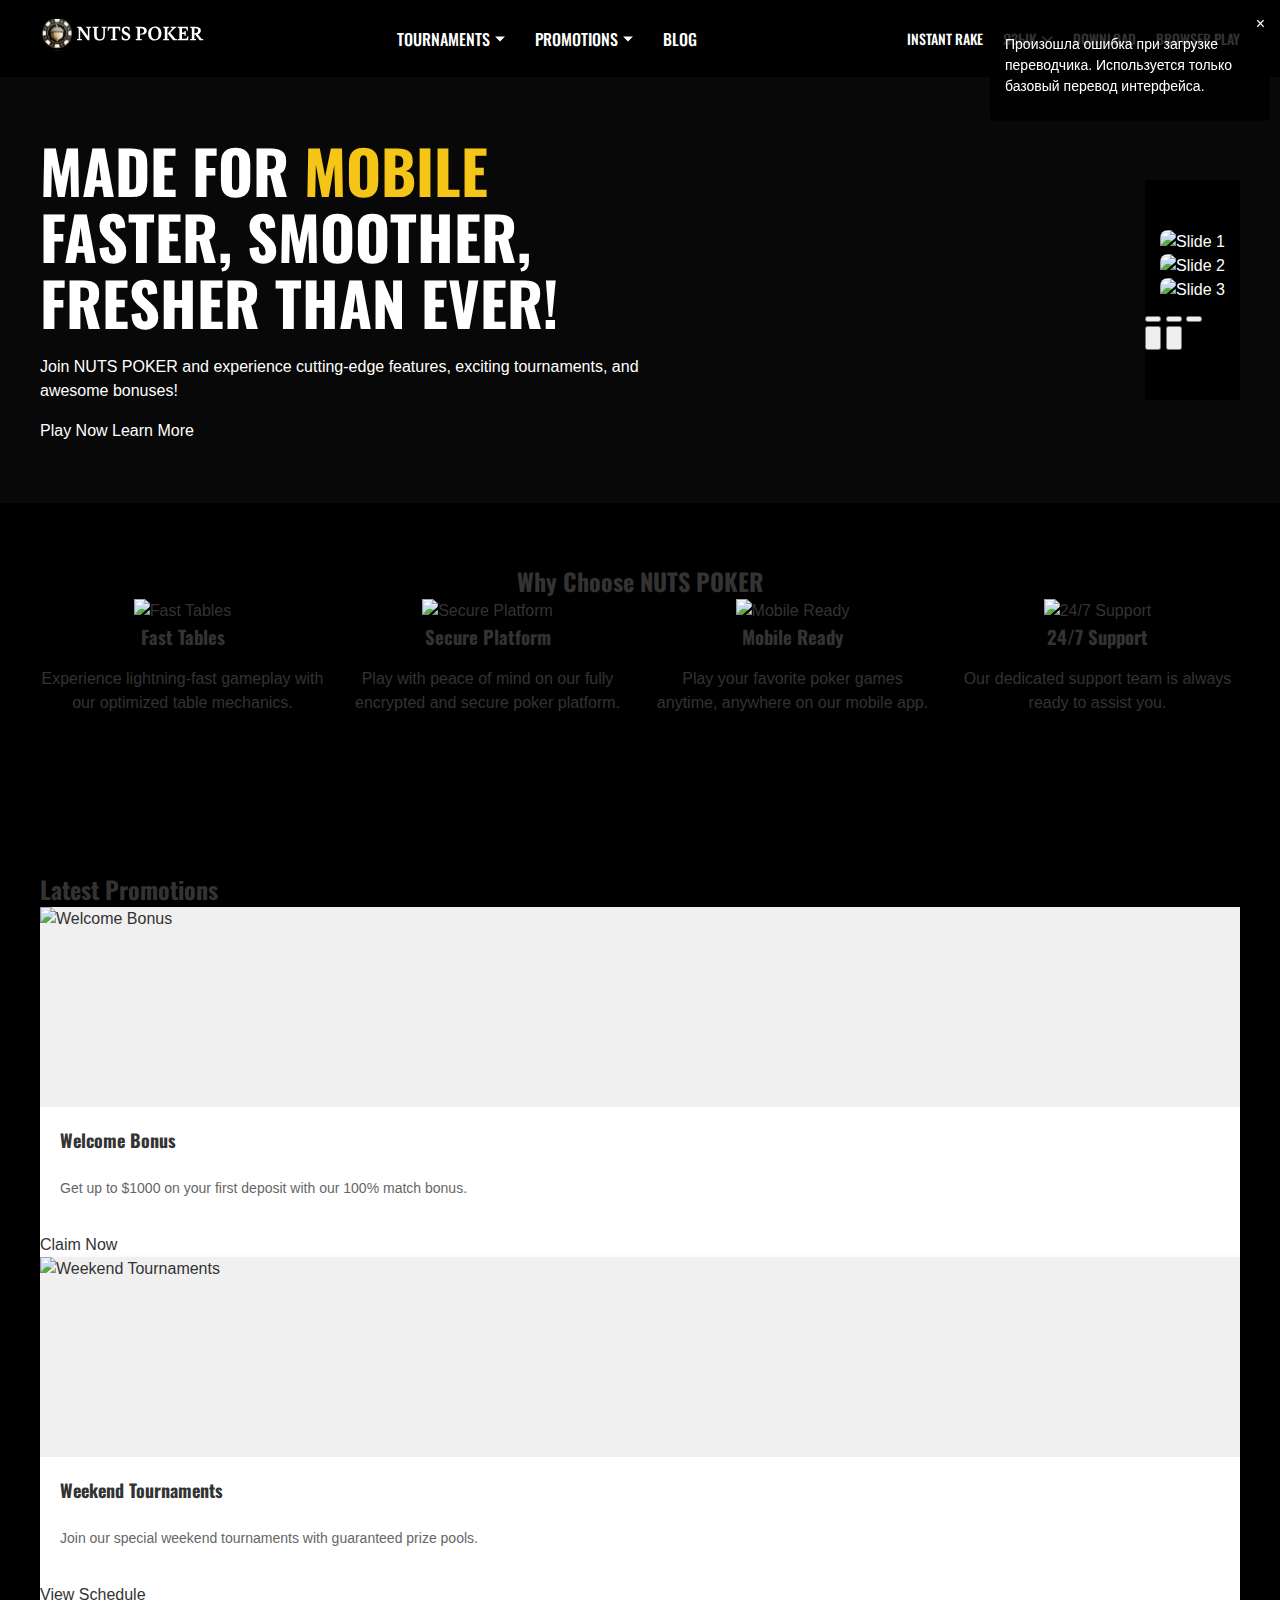
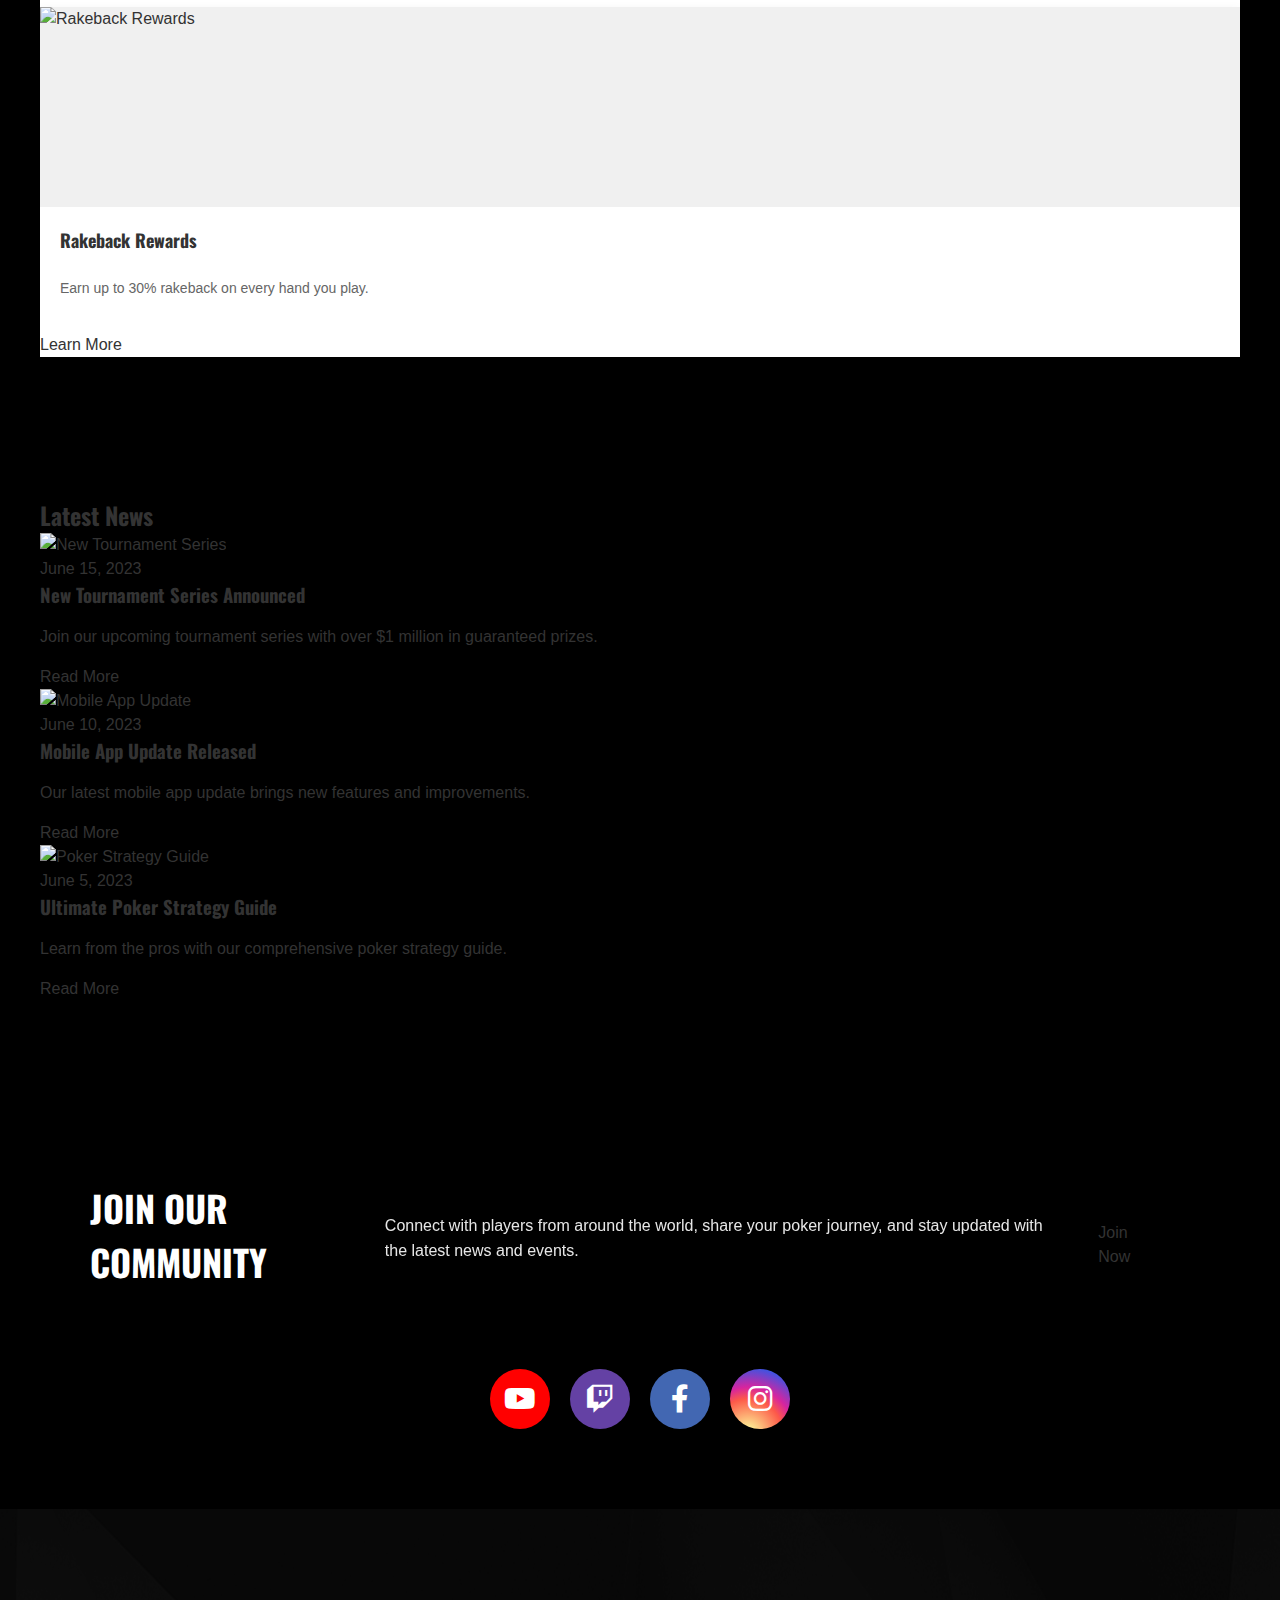
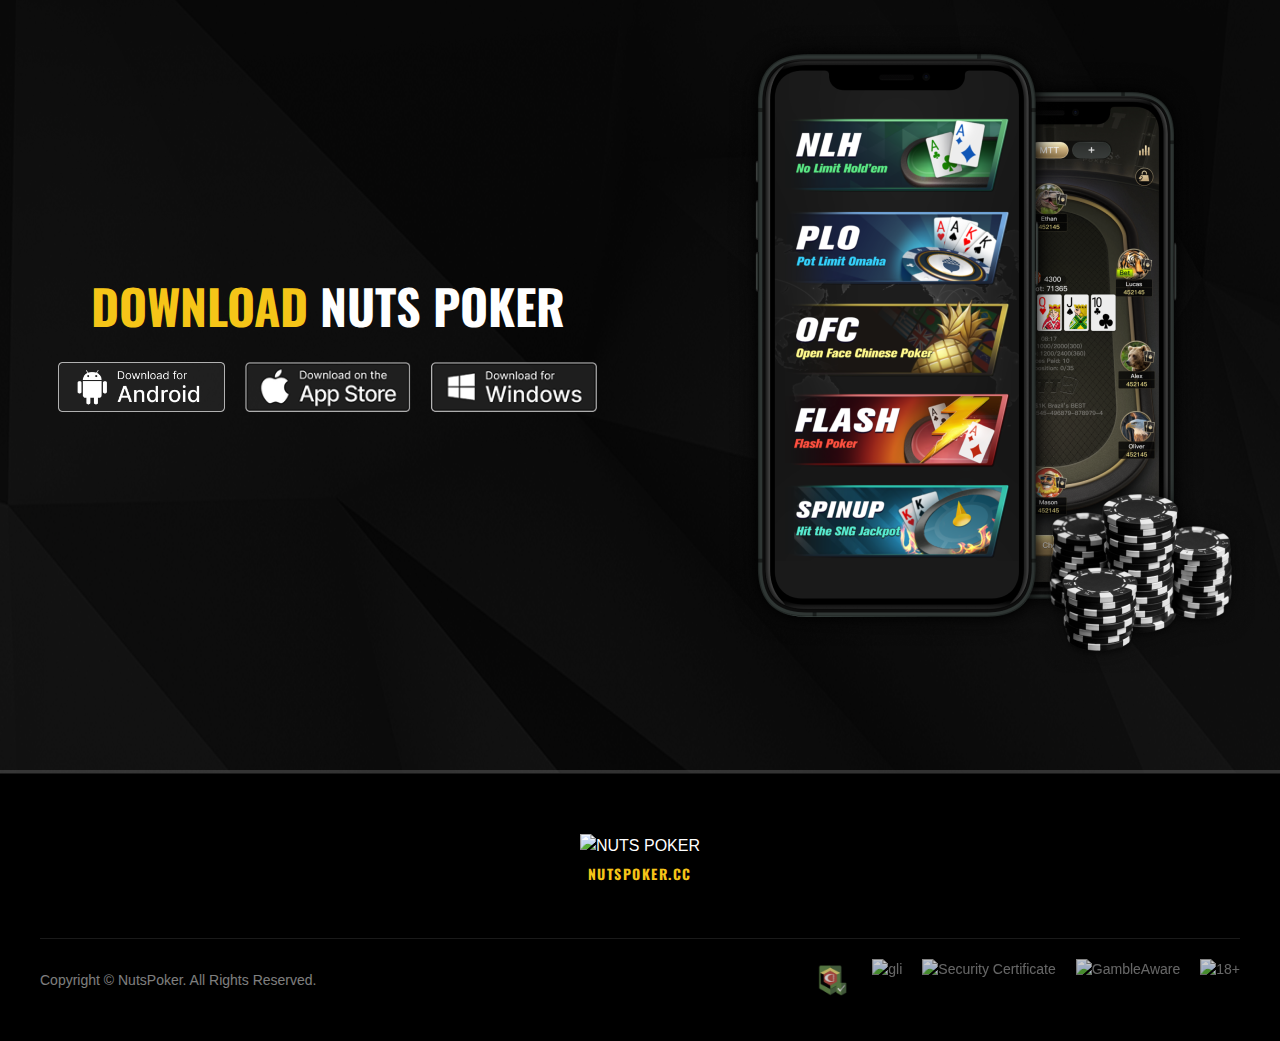
==== index.html @ ba466d4f "101%" ====
<!DOCTYPE html>
<html lang="en">
    <head>
        <meta charset="UTF-8">
        <meta name="viewport" content="width=device-width, initial-scale=1.0">
        <title>Главная - Nutspoker</title>
        <link rel="preconnect" href="https://fonts.googleapis.com">
        <link rel="preconnect" href="https://fonts.gstatic.com" crossorigin>
        <link
            href="https://fonts.googleapis.com/css2?family=Oswald:wght@400;500;600;700&display=swap"
            rel="stylesheet">
        <link rel="stylesheet"
            href="https://cdnjs.cloudflare.com/ajax/libs/font-awesome/6.0.0/css/all.min.css">
        <link rel="stylesheet" href="./assets/scss/main.css">
        <link rel="shortcut icon" href="https://nutspoker.cc/fav.png"
            type="image/x-icon">
    </head>
    <body>
        <header class="header">
            <div class="container header__container">
                <div class="header__logo">
                    <a href="/">
                        <img src="./assets/img/logo.svg" alt="NUTS POKER">
                    </a>
                </div>

                <nav class="header__nav">
                    <div class="header__nav-item header__nav-dropdown">
                        <a href="#" class="header__nav-link">Tournaments</a>
                        <div class="header__dropdown-content">
                            <a href="#" class="header__dropdown-item">MTT
                                Schedule</a>
                        </div>
                    </div>
                    <div class="header__nav-item header__nav-dropdown">
                        <a href="./promotions.html"
                            class="header__nav-link">Promotions</a>
                        <div class="header__dropdown-content">
                            <a href="./match-bonus.html"
                                class="header__dropdown-item">100% Match
                                Bonus</a>
                            <a href="./first-deposit-offer.html"
                                class="header__dropdown-item">$100 FIRST
                                DEPOSIT OFFER</a>
                        </div>
                    </div>
                    <a href="./blog.html" class="header__nav-item">Blog</a>
                </nav>

                <div class="header__actions">
                    <a href="./instant-rakeback.html"
                        class="header__actions-item">Instant rake</a>
                    <div class="header__actions-item header__language">
                        <span>ЯЗЫК <i class="fas fa-chevron-down"
                                style="margin-left: 5px; font-size: 12px;"></i></span>
                        <div class="header__language-dropdown">
                            <a href="#"
                                class="header__language-option">English</a>
                            <a href="#"
                                class="header__language-option">Русский</a>
                        </div>
                    </div>
                    <a href="./download.html"
                        class="header__actions-item">Download</a>
                    <a href="#" class="header__actions-item">Browser play</a>
                </div>

                <button class="header__burger" aria-label="Меню">
                    <span></span>
                    <span></span>
                    <span></span>
                </button>
            </div>
        </header>

        <div class="mobile-menu">
            <div class="mobile-menu__overlay"></div>
            <div class="mobile-menu__container">
                <button class="mobile-menu__close" aria-label="Закрыть меню">
                    <svg xmlns="http://www.w3.org/2000/svg" width="24"
                        height="24" viewBox="0 0 24 24" fill="none"
                        stroke="currentColor" stroke-width="2"
                        stroke-linecap="round" stroke-linejoin="round">
                        <line x1="18" y1="6" x2="6" y2="18"></line>
                        <line x1="6" y1="6" x2="18" y2="18"></line>
                    </svg>
                </button>
                <nav class="mobile-menu__nav">
                    <a href="#" class="mobile-menu__nav-item">Tournaments</a>
                    <a href="#" class="mobile-menu__nav-item">Promotions</a>
                    <a href="#" class="mobile-menu__nav-item">Blog</a>
                    <a href="./instant-rakeback.html"
                        class="mobile-menu__nav-item">Instant rake</a>
                    <a href="#"
                        class="mobile-menu__nav-item">ЯЗЫК</a>
                    <a href="./download.html"
                        class="mobile-menu__nav-item">Download</a>
                    <a href="#"
                        class="mobile-menu__nav-item">Browser play</a>
                </nav>
            </div>
        </div>

        <section class="hero">
            <div class="container hero__container">
                <div class="hero__content">
                    <h1 class="hero__title">Power up your <span
                            class="hero__title-accent">POKER</span> game</h1>
                    <p class="hero__text">Join NUTS POKER and experience
                        cutting-edge features, exciting tournaments, and awesome
                        bonuses!</p>
                    <div class="hero__buttons">
                        <a href="#" class="button button--primary">Play Now</a>
                        <a href="#" class="button button--secondary">Learn
                            More</a>
                    </div>
                </div>
                <div class="hero__slider">
                    <div class="slider">
                        <div class="slider__track">
                            <div class="slider__slide">
                                <img src="./assets/img/slider/banner1.jpg"
                                    alt="Slide 1" class="slider__image">
                            </div>
                            <div class="slider__slide">
                                <img src="./assets/img/slider/banner2.jpg"
                                    alt="Slide 2" class="slider__image">
                            </div>
                            <div class="slider__slide">
                                <img src="./assets/img/slider/banner3.jpg"
                                    alt="Slide 3" class="slider__image">
                            </div>
                        </div>
                        <div class="slider__dots">
                            <button class="slider__dot slider__dot--active"
                                data-index="0"></button>
                            <button class="slider__dot" data-index="1"></button>
                            <button class="slider__dot" data-index="2"></button>
                        </div>
                        <button class="slider__arrow slider__arrow--prev">
                            <svg viewBox="0 0 24 24" fill="none"
                                xmlns="http://www.w3.org/2000/svg">
                                <path d="M15 18L9 12L15 6" stroke="white"
                                    stroke-width="2" stroke-linecap="round"
                                    stroke-linejoin="round" />
                            </svg>
                        </button>
                        <button class="slider__arrow slider__arrow--next">
                            <svg viewBox="0 0 24 24" fill="none"
                                xmlns="http://www.w3.org/2000/svg">
                                <path d="M9 18L15 12L9 6" stroke="white"
                                    stroke-width="2" stroke-linecap="round"
                                    stroke-linejoin="round" />
                            </svg>
                        </button>
                    </div>
                </div>
            </div>
        </section>

        <section class="features">
            <div class="container">
                <h2 class="section-title">Why Choose <span
                        class="section-title__accent">NUTS POKER</span></h2>
                <div class="features__grid">
                    <div class="feature-card">
                        <div class="feature-card__icon">
                            <img src="./assets/img/features/icon1.svg"
                                alt="Fast Tables">
                        </div>
                        <h3 class="feature-card__title">Fast Tables</h3>
                        <p class="feature-card__text">Experience lightning-fast
                            gameplay with our optimized table mechanics.</p>
                    </div>
                    <div class="feature-card">
                        <div class="feature-card__icon">
                            <img src="./assets/img/features/icon2.svg"
                                alt="Secure Platform">
                        </div>
                        <h3 class="feature-card__title">Secure Platform</h3>
                        <p class="feature-card__text">Play with peace of mind on
                            our fully encrypted and secure poker platform.</p>
                    </div>
                    <div class="feature-card">
                        <div class="feature-card__icon">
                            <img src="./assets/img/features/icon3.svg"
                                alt="Mobile Ready">
                        </div>
                        <h3 class="feature-card__title">Mobile Ready</h3>
                        <p class="feature-card__text">Play your favorite poker
                            games anytime, anywhere on our mobile app.</p>
                    </div>
                    <div class="feature-card">
                        <div class="feature-card__icon">
                            <img src="./assets/img/features/icon4.svg"
                                alt="24/7 Support">
                        </div>
                        <h3 class="feature-card__title">24/7 Support</h3>
                        <p class="feature-card__text">Our dedicated support team
                            is always ready to assist you.</p>
                    </div>
                </div>
            </div>
        </section>

        <section class="promotions">
            <div class="container">
                <h2 class="section-title">Latest <span
                        class="section-title__accent">Promotions</span></h2>
                <div class="promotions__grid">
                    <div class="promotion-card">
                        <div class="promotion-card__image">
                            <img src="./assets/img/promotions/promo1.jpg"
                                alt="Welcome Bonus">
                        </div>
                        <div class="promotion-card__content">
                            <h3 class="promotion-card__title">Welcome Bonus</h3>
                            <p class="promotion-card__text">Get up to $1000 on
                                your first deposit with our 100% match
                                bonus.</p>
                            <a href="#"
                                class="promotion-card__button button button--secondary">Claim
                                Now</a>
                        </div>
                    </div>
                    <div class="promotion-card">
                        <div class="promotion-card__image">
                            <img src="./assets/img/promotions/promo2.jpg"
                                alt="Weekend Tournaments">
                        </div>
                        <div class="promotion-card__content">
                            <h3 class="promotion-card__title">Weekend
                                Tournaments</h3>
                            <p class="promotion-card__text">Join our special
                                weekend tournaments with guaranteed prize
                                pools.</p>
                            <a href="#"
                                class="promotion-card__button button button--secondary">View
                                Schedule</a>
                        </div>
                    </div>
                    <div class="promotion-card">
                        <div class="promotion-card__image">
                            <img src="./assets/img/promotions/promo3.jpg"
                                alt="Rakeback Rewards">
                        </div>
                        <div class="promotion-card__content">
                            <h3 class="promotion-card__title">Rakeback
                                Rewards</h3>
                            <p class="promotion-card__text">Earn up to 30%
                                rakeback on every hand you play.</p>
                            <a href="#"
                                class="promotion-card__button button button--secondary">Learn
                                More</a>
                        </div>
                    </div>
                </div>
            </div>
        </section>

        <section class="news">
            <div class="container">
                <h2 class="section-title">Latest <span
                        class="section-title__accent">News</span></h2>
                <div class="news__grid">
                    <div class="news-card">
                        <div class="news-card__image">
                            <img src="./assets/img/news/news1.jpg"
                                alt="New Tournament Series">
                        </div>
                        <div class="news-card__content">
                            <div class="news-card__date">June 15, 2023</div>
                            <h3 class="news-card__title">New Tournament Series
                                Announced</h3>
                            <p class="news-card__text">Join our upcoming
                                tournament series with over $1 million in
                                guaranteed prizes.</p>
                            <a href="#" class="news-card__link">Read More</a>
                        </div>
                    </div>
                    <div class="news-card">
                        <div class="news-card__image">
                            <img src="./assets/img/news/news2.jpg"
                                alt="Mobile App Update">
                        </div>
                        <div class="news-card__content">
                            <div class="news-card__date">June 10, 2023</div>
                            <h3 class="news-card__title">Mobile App Update
                                Released</h3>
                            <p class="news-card__text">Our latest mobile app
                                update brings new features and improvements.</p>
                            <a href="#" class="news-card__link">Read More</a>
                        </div>
                    </div>
                    <div class="news-card">
                        <div class="news-card__image">
                            <img src="./assets/img/news/news3.jpg"
                                alt="Poker Strategy Guide">
                        </div>
                        <div class="news-card__content">
                            <div class="news-card__date">June 5, 2023</div>
                            <h3 class="news-card__title">Ultimate Poker Strategy
                                Guide</h3>
                            <p class="news-card__text">Learn from the pros with
                                our comprehensive poker strategy guide.</p>
                            <a href="#" class="news-card__link">Read More</a>
                        </div>
                    </div>
                </div>
            </div>
        </section>

        <section class="community">
            <div class="container community__container">
                <div class="community__content">
                    <h2 class="community__title">Join Our
                        <span>Community</span></h2>
                    <p class="community__text">Connect with players from around
                        the world, share your poker journey, and stay updated
                        with the latest news and events.</p>
                    <a href="#"
                        class="community__button button button--primary">Join
                        Now</a>
                    <div class="community__icon">
                        <svg viewBox="0 0 24 24" fill="none"
                            xmlns="http://www.w3.org/2000/svg">
                            <path d="M9 18L15 12L9 6" stroke="white"
                                stroke-width="2" stroke-linecap="round"
                                stroke-linejoin="round" />
                        </svg>
                    </div>
                </div>

                <div class="community__social">
                    <a href="#"
                        class="community__social-link community__social-link--youtube">
                        <i class="fab fa-youtube"></i>
                    </a>
                    <a href="#"
                        class="community__social-link community__social-link--twitch">
                        <i class="fab fa-twitch"></i>
                    </a>
                    <a href="#"
                        class="community__social-link community__social-link--facebook">
                        <i class="fab fa-facebook-f"></i>
                    </a>
                    <a href="#"
                        class="community__social-link community__social-link--instagram">
                        <i class="fab fa-instagram"></i>
                    </a>
                </div>
            </div>
        </section>

        <section class="download">
            <div class="container download__container">
                <div class="download__content">
                    <h2 class="download__title">DOWNLOAD <span>NUTS
                            POKER</span></h2>
                    <div class="download__buttons">
                        <a href="#" class="download__button">
                            <img src="./assets/img/download_android.png"
                                alt="Download for Android">
                        </a>
                        <a href="#" class="download__button">
                            <img src="./assets/img/download_app_store.png"
                                alt="Download for iOS">
                        </a>
                        <a href="#" class="download__button">
                            <img src="./assets/img/download_windows.png"
                                alt="Download for Windows">
                        </a>
                    </div>
                </div>
                <div class="download__image">
                    <img src="./assets/img/downloadGraphic_nuts.5554761.png"
                        alt="NUTS POKER App" class="download__image-phone">
                </div>
            </div>
        </section>

        <footer class="footer">
            <div class="container">
                <div class="footer__main">
                    <div class="footer__logo">
                        <img
                            src="https://nutspoker.cc/img/layout/footer/NP_Logo_web.png"
                            alt="NUTS POKER" class="footer__logo-img">
                        <p class="footer__domain">NUTSPOKER.CC</p>
                    </div>
                </div>

                <div class="footer__bottom">
                    <div class="footer__copyright">
                        Copyright © NutsPoker. All Rights Reserved.
                    </div>
                    <div class="footer__certificates">
                        <img src="assets/img/footer/1.png"
                            alt="Gambling License" class="footer__cert-img">
                        <img
                            src="https://nutspoker.cc/img/layout/footer/gli.jpeg"
                            alt="gli"
                            class="footer__cert-img">
                        <img
                            src="https://nutspoker.cc/img/layout/footer/icon_08.png"
                            alt="Security Certificate" class="footer__cert-img">
                        <img
                            src="https://nutspoker.cc/img/layout/footer/GambleAware.png"
                            alt="GambleAware"
                            class="footer__cert-img">
                        <img
                            src="https://nutspoker.cc/img/layout/footer/icon_10.png"
                            alt="18+"
                            class="footer__cert-img">
                    </div>
                </div>
            </div>
        </footer>

        <script src="./assets/js/main.js"></script>
        <div id="google_translate_element"></div>
    </body>
</html>
---- assets/scss/main.css ----
html {
  line-height: 1.15;
  -webkit-text-size-adjust: 100%;
  font-size: 12px;
}

body {
  margin: 0;
  min-width: 320px;
}

main {
  display: block;
}

h1 {
  font-size: 2em;
  margin: 0.67em 0;
}

hr {
  box-sizing: content-box;
  height: 0;
  overflow: visible;
}

pre {
  font-family: monospace, monospace;
  font-size: 1em;
}

a {
  background-color: transparent;
}

abbr[title] {
  border-bottom: none;
  -webkit-text-decoration: underline dotted;
          text-decoration: underline dotted;
}

b,
strong {
  font-weight: bolder;
}

code,
kbd,
samp {
  font-family: monospace, monospace;
  font-size: 1em;
}

small {
  font-size: 80%;
}

sub,
sup {
  font-size: 75%;
  line-height: 0;
  position: relative;
  vertical-align: baseline;
}

sub {
  bottom: -0.25em;
}

sup {
  top: -0.5em;
}

img {
  border-style: none;
  max-width: 100%;
  height: auto;
}

button,
input,
optgroup,
select,
textarea {
  font-family: inherit;
  font-size: 100%;
  line-height: 1.15;
  margin: 0;
}

button,
input {
  overflow: visible;
}

button,
select {
  text-transform: none;
}

button,
[type=button],
[type=reset],
[type=submit] {
  -webkit-appearance: button;
}

button::-moz-focus-inner,
[type=button]::-moz-focus-inner,
[type=reset]::-moz-focus-inner,
[type=submit]::-moz-focus-inner {
  border-style: none;
  padding: 0;
}

button:-moz-focusring,
[type=button]:-moz-focusring,
[type=reset]:-moz-focusring,
[type=submit]:-moz-focusring {
  outline: 1px dotted ButtonText;
}

fieldset {
  padding: 0.35em 0.75em 0.625em;
}

legend {
  box-sizing: border-box;
  color: inherit;
  display: table;
  max-width: 100%;
  padding: 0;
  white-space: normal;
}

progress {
  vertical-align: baseline;
}

textarea {
  overflow: auto;
}

[type=checkbox],
[type=radio] {
  box-sizing: border-box;
  padding: 0;
}

[type=number]::-webkit-inner-spin-button,
[type=number]::-webkit-outer-spin-button {
  height: auto;
}

[type=search] {
  -webkit-appearance: textfield;
  outline-offset: -2px;
}

[type=search]::-webkit-search-decoration {
  -webkit-appearance: none;
}

::-webkit-file-upload-button {
  -webkit-appearance: button;
  font: inherit;
}

details {
  display: block;
}

summary {
  display: list-item;
}

template {
  display: none;
}

[hidden] {
  display: none;
}

* {
  box-sizing: border-box;
}

.container {
  max-width: 1240px;
  padding: 0 20px;
  margin: 0 auto;
  width: 100%;
}

body {
  font-family: "Oswald", sans-serif;
  background-color: #000000;
  color: #ffffff;
  font-size: 16px;
  line-height: 1.5;
  -webkit-font-smoothing: antialiased;
  -moz-osx-font-smoothing: grayscale;
}
body.no-scroll {
  overflow: hidden;
  position: fixed;
  width: 100%;
  height: 100%;
}

a {
  text-decoration: none;
  color: inherit;
}

ul {
  list-style: none;
  margin: 0;
  padding: 0;
}

h1,
h2,
h3,
h4,
h5,
h6 {
  margin: 0;
  font-family: "Oswald", sans-serif;
  font-weight: 700;
}

.font-bold {
  font-weight: 700;
  color: #f5c518;
}

strong,
b {
  color: #f5c518;
}

.header__language span:after {
  display: none;
}

.page-header {
  background-color: #fff;
}

.breadcrumbs {
  background-color: #fff;
}

.breadcrumbs__item {
  color: #957944;
}

span.breadcrumbs__item {
  color: rgba(0, 0, 0, 0.3803921569);
}

.header {
  background-color: #000000;
  padding: 15px 0;
}
.header__container {
  display: flex;
  flex-direction: row;
  justify-content: space-between;
  align-items: center;
  flex-wrap: nowrap;
}
.header__logo img {
  height: 40px;
  width: auto;
}
.header__nav {
  display: flex;
  gap: 30px;
}
.header__nav-item {
  color: #ffffff;
  font-family: "Oswald", sans-serif;
  font-size: 16px;
  font-weight: 500;
  text-transform: uppercase;
  text-decoration: none;
  transition: color 0.3s ease;
  position: relative;
}
.header__nav-item:hover {
  color: #f5c518;
}
.header__nav-dropdown {
  position: relative;
}
.header__nav-dropdown:hover .header__dropdown-content {
  display: block;
  opacity: 1;
  transform: translateY(0);
}
.header__nav-link {
  color: #ffffff;
  font-family: "Oswald", sans-serif;
  font-size: 16px;
  font-weight: 500;
  text-transform: uppercase;
  text-decoration: none;
  transition: color 0.3s ease;
  position: relative;
  display: inline-block;
  padding-right: 15px;
}
.header__nav-link:hover {
  color: #f5c518;
}
.header__nav-link:after {
  content: "";
  position: absolute;
  right: 0;
  top: 50%;
  transform: translateY(-50%);
  width: 0;
  height: 0;
  border-left: 5px solid transparent;
  border-right: 5px solid transparent;
  border-top: 5px solid #ffffff;
  transition: border-top-color 0.3s ease;
}
.header__nav-link:hover:after {
  border-top-color: #f5c518;
}
.header__dropdown-content {
  position: absolute;
  top: 100%;
  left: 0;
  min-width: 220px;
  background-color: #000000;
  border: 1px solid rgba(255, 255, 255, 0.1);
  z-index: 1000;
  display: none;
  opacity: 0;
  transform: translateY(10px);
  transition: opacity 0.3s ease, transform 0.3s ease;
  padding: 10px 0;
  border-radius: 4px;
  box-shadow: 0 5px 15px rgba(0, 0, 0, 0.5);
}
.header__dropdown-item {
  display: block;
  padding: 10px 15px;
  color: #ffffff;
  font-family: "Oswald", sans-serif;
  font-size: 14px;
  font-weight: 500;
  text-decoration: none;
  transition: background-color 0.3s ease, color 0.3s ease;
}
.header__dropdown-item:hover {
  background-color: rgba(245, 197, 24, 0.1);
  color: #f5c518;
}
.header__actions {
  display: flex;
  flex-direction: row;
  justify-content: flex-end;
  align-items: center;
  flex-wrap: nowrap;
}
.header__actions-item {
  margin-left: 20px;
  color: #ffffff;
  font-family: "Oswald", sans-serif;
  font-size: 14px;
  text-transform: uppercase;
  font-weight: 500;
  transition: color 0.3s ease;
}
.header__actions-item:hover {
  color: #f5c518;
}
.header__language {
  position: relative;
  cursor: pointer;
}
.header__language span {
  display: flex;
  align-items: center;
}
.header__language span::after {
  display: none;
}
.header__language:hover span:after {
  transform: rotate(225deg);
}
.header__language:hover .header__language-dropdown {
  opacity: 1;
  visibility: visible;
  transform: translateY(0);
}
.header__language-dropdown {
  position: absolute;
  top: 100%;
  left: 0;
  min-width: 150px;
  background-color: black;
  border-radius: 4px;
  padding: 10px 0;
  margin-top: 10px;
  box-shadow: 0 5px 15px rgba(0, 0, 0, 0.3);
  opacity: 0;
  visibility: hidden;
  transform: translateY(10px);
  transition: all 0.3s ease;
  z-index: 100;
}
.header__language-dropdown:before {
  content: "";
  position: absolute;
  top: -6px;
  left: 20px;
  width: 12px;
  height: 12px;
  background: black;
  transform: rotate(45deg);
  border-radius: 2px;
}
.header__language-option {
  display: block;
  padding: 8px 15px;
  color: #ffffff;
  font-size: 14px;
  text-transform: none;
  transition: color 0.3s ease, background-color 0.3s ease;
}
.header__language-option:hover {
  color: #f5c518;
  background-color: rgba(255, 255, 255, 0.05);
}

.footer {
  background-color: #000000;
  padding: 40px 0 30px;
  color: #ffffff;
  border-top: 1px solid rgba(255, 255, 255, 0.1);
  position: relative;
  overflow: hidden;
}
@media (min-width: 768px) {
  .footer {
    padding: 60px 0 40px;
  }
}
.footer__container {
  position: relative;
  z-index: 2;
}
.footer__main {
  display: flex;
  justify-content: center;
  width: 100%;
  margin-bottom: 40px;
}
.footer__logo {
  display: flex;
  flex-direction: column;
  align-items: center;
}
.footer__logo-img {
  max-width: 220px;
  height: auto;
}
@media (min-width: 768px) {
  .footer__logo-img {
    max-width: 300px;
  }
}
@media (min-width: 992px) {
  .footer__logo-img {
    max-width: 350px;
  }
}
.footer__domain {
  font-family: "Oswald", sans-serif;
  color: #f5c518;
  font-size: 14px;
  font-weight: 700;
  letter-spacing: 1.5px;
  margin-top: 5px;
  text-align: center;
  text-transform: uppercase;
}
.footer__column {
  width: 100%;
  margin-bottom: 30px;
}
@media (min-width: 768px) {
  .footer__column {
    width: auto;
    margin-bottom: 0;
  }
}
.footer__title {
  font-size: 18px;
  font-weight: 600;
  margin-bottom: 20px;
  text-transform: uppercase;
}
.footer__links {
  display: flex;
  flex-direction: column;
  justify-content: flex-start;
  align-items: flex-start;
  flex-wrap: nowrap;
}
.footer__links a {
  color: rgba(255, 255, 255, 0.7);
  margin-bottom: 10px;
  transition: color 0.3s ease;
}
.footer__links a:hover {
  color: #ffffff;
}
.footer__bottom {
  margin-top: 20px;
  padding-top: 20px;
  border-top: 1px solid rgba(255, 255, 255, 0.1);
  font-size: 14px;
  color: rgba(255, 255, 255, 0.5);
  display: flex;
  flex-direction: column;
  align-items: center;
}
@media (min-width: 768px) {
  .footer__bottom {
    flex-direction: row;
    justify-content: space-between;
    align-items: center;
  }
}
.footer__copyright {
  margin-bottom: 20px;
  text-align: center;
}
@media (min-width: 768px) {
  .footer__copyright {
    margin-bottom: 0;
    text-align: left;
  }
}
.footer__certificates {
  display: flex;
  flex-wrap: wrap;
  justify-content: center;
  gap: 15px;
}
@media (min-width: 768px) {
  .footer__certificates {
    justify-content: flex-end;
    gap: 20px;
  }
}
.footer__cert-img {
  height: 32px;
  width: auto;
  opacity: 0.8;
  transition: opacity 0.3s ease;
}
.footer__cert-img:hover {
  opacity: 1;
}
@media (min-width: 768px) {
  .footer__cert-img {
    height: 38px;
  }
}
@media (min-width: 992px) {
  .footer__cert-img {
    height: 42px;
  }
}

.btn {
  display: inline-flex;
  align-items: center;
  justify-content: center;
  border-radius: 4px;
  font-family: "Oswald", sans-serif;
  font-size: 16px;
  font-weight: 500;
  cursor: pointer;
  border: none;
  transition: all 0.3s ease;
}
.btn--primary {
  background-color: #f5c518;
  color: #000000;
}
.btn--primary:hover {
  background-color: #f7d149;
}
.btn--download {
  max-width: 190px;
  transition: transform 0.3s ease;
}
.btn--download:hover {
  transform: translateY(-5px);
}
.btn--download .icon {
  margin-right: 10px;
  font-size: 20px;
}
.btn--download .text {
  text-align: left;
}
.btn--download .text .small {
  font-size: 12px;
  display: block;
  opacity: 0.8;
}
.btn--download .text .large {
  font-size: 16px;
  font-weight: 500;
}

.form__group {
  margin-bottom: 20px;
}
.form__label {
  display: block;
  margin-bottom: 8px;
  font-weight: 500;
}
.form__input {
  width: 100%;
  padding: 12px 15px;
  border-radius: 4px;
  border: 1px solid rgba(0, 0, 0, 0.1);
  font-size: 16px;
}
.form__input:focus {
  outline: none;
  border-color: rgba(245, 197, 24, 0.5);
  box-shadow: 0 0 0 2px rgba(245, 197, 24, 0.1);
}
.form__submit {
  margin-top: 10px;
}

.hero {
  background-color: #000000;
  padding: 60px 0;
  color: #ffffff;
  position: relative;
  overflow: hidden;
}
@media (max-width: 767px) {
  .hero {
    padding: 40px 0;
  }
}
@media (max-width: 480px) {
  .hero {
    padding: 30px 0;
  }
}
.hero__container {
  display: flex;
  flex-direction: row;
  justify-content: space-between;
  align-items: center;
  flex-wrap: wrap;
  position: relative;
  z-index: 2;
}
@media (min-width: 992px) {
  .hero__container {
    flex-wrap: nowrap;
  }
}
.hero__content {
  width: 100%;
  margin-bottom: 40px;
}
@media (min-width: 992px) {
  .hero__content {
    width: 50%;
    margin-bottom: 0;
  }
}
@media (max-width: 480px) {
  .hero__content {
    margin-bottom: 20px;
  }
}
.hero__title {
  font-family: "Oswald", sans-serif;
  font-size: 42px;
  font-weight: 700;
  line-height: 1.1;
  margin-bottom: 20px;
  text-transform: uppercase;
}
.hero__title span {
  color: #f5c518;
}
@media (min-width: 768px) {
  .hero__title {
    font-size: 52px;
  }
}
@media (min-width: 992px) {
  .hero__title {
    font-size: 60px;
  }
}
@media (max-width: 480px) {
  .hero__title {
    font-size: 32px;
    margin-bottom: 15px;
  }
}
.hero__image {
  width: 100%;
  text-align: center;
  overflow: hidden;
  max-width: 100%;
}
@media (min-width: 992px) {
  .hero__image {
    width: 45%;
  }
}
.hero__image img {
  max-width: 100%;
  height: auto;
}

.slider {
  padding: 50px 0;
  background-color: #000000;
  position: relative;
}
@media (max-width: 767px) {
  .slider {
    padding: 30px 0;
  }
}
.slider__container {
  position: relative;
  max-width: 100%;
}
.slider__wrapper {
  overflow: hidden;
  position: relative;
}
.slider__slides {
  display: flex;
  flex-direction: row;
  justify-content: flex-start;
  align-items: stretch;
  flex-wrap: nowrap;
  transition: transform 0.5s ease;
}
.slider__slide {
  min-width: 100%;
  padding: 0 15px;
}
@media (min-width: 768px) {
  .slider__slide {
    min-width: 33.333%;
  }
}
@media (max-width: 480px) {
  .slider__slide {
    padding: 0 10px;
  }
}
.slider__slide img {
  width: 100%;
  height: auto;
  border-radius: 8px;
}
.slider__nav {
  position: absolute;
  top: 50%;
  right: 0;
  left: 0;
  transform: translateY(-50%);
  display: flex;
  flex-direction: row;
  justify-content: space-between;
  align-items: center;
  flex-wrap: nowrap;
  pointer-events: none;
  padding: 0 10px;
}
@media (max-width: 767px) {
  .slider__nav {
    padding: 0 5px;
  }
}
.slider__nav-button {
  width: 50px;
  height: 50px;
  border-radius: 50%;
  background-color: rgba(255, 255, 255, 0.1);
  color: #ffffff;
  display: flex;
  flex-direction: row;
  justify-content: center;
  align-items: center;
  flex-wrap: nowrap;
  cursor: pointer;
  pointer-events: auto;
  transition: background-color 0.3s ease;
}
@media (max-width: 767px) {
  .slider__nav-button {
    width: 40px;
    height: 40px;
  }
}
.slider__nav-button:hover {
  background-color: rgba(255, 255, 255, 0.2);
}

.download-buttons {
  margin-top: 40px;
  display: flex;
  flex-direction: row;
  justify-content: center;
  align-items: center;
  flex-wrap: wrap;
  gap: 15px;
}
@media (min-width: 768px) {
  .download-buttons {
    justify-content: center;
  }
}
@media (max-width: 480px) {
  .download-buttons {
    margin-top: 20px;
    gap: 10px;
  }
}
@media (max-width: 480px) {
  .download-buttons .btn--download img {
    max-height: 40px;
    width: auto;
  }
}

.promo-slider {
  padding: 40px 0;
  position: relative;
  max-width: 100%;
  overflow: hidden;
}
@media (max-width: 767px) {
  .promo-slider {
    padding: 20px 0;
    overflow: hidden;
  }
}
.promo-slider__container {
  position: relative;
  max-width: 1400px;
  margin: 0 auto;
  padding: 0 20px;
}
@media (max-width: 767px) {
  .promo-slider__container {
    padding: 0 10px;
    max-width: 100%;
  }
}
.promo-slider__wrapper {
  position: relative;
  width: 100%;
  height: 520px;
  perspective: 1000px;
  overflow: visible;
}
@media (max-width: 767px) {
  .promo-slider__wrapper {
    height: 380px;
    overflow: hidden;
    max-width: 100%;
    perspective: 600px;
  }
}
@media (max-width: 480px) {
  .promo-slider__wrapper {
    height: 350px;
  }
}
.promo-slider__slides {
  position: relative;
  height: 100%;
  transform-style: preserve-3d;
  transition: transform 0.7s ease-out;
  max-width: 100%;
}
.promo-slider__slide {
  position: absolute;
  top: 0;
  left: 0;
  right: 0;
  margin: 0 auto;
  width: 100%;
  max-width: 420px;
  height: 100%;
  border-radius: 12px;
  overflow: hidden;
  transition: transform 0.7s ease-out, opacity 0.7s ease-out, box-shadow 0.7s ease-out;
  backface-visibility: hidden;
  transform-origin: center center;
}
@media (max-width: 767px) {
  .promo-slider__slide {
    max-width: 280px;
  }
}
@media (max-width: 480px) {
  .promo-slider__slide {
    max-width: 240px;
  }
}
.promo-slider__slide img {
  max-width: 370px;
  max-height: 450px;
  -o-object-fit: cover;
     object-fit: cover;
  border-radius: 12px;
}
@media (max-width: 767px) {
  .promo-slider__slide img {
    max-width: 100%;
    max-height: 350px;
  }
}
@media (max-width: 480px) {
  .promo-slider__slide img {
    max-height: 320px;
  }
}
.promo-slider__slide--active {
  z-index: 5;
  transform: translateZ(100px) scale(1);
  opacity: 1;
}
@media (max-width: 767px) {
  .promo-slider__slide--active {
    transform: translateZ(50px) scale(1);
  }
}
.promo-slider__slide--prev {
  z-index: 4;
  transform: translateX(-50%) translateZ(0) scale(0.85);
}
@media (max-width: 767px) {
  .promo-slider__slide--prev {
    transform: translateX(-35%) translateZ(0) scale(0.7);
  }
}
@media (max-width: 480px) {
  .promo-slider__slide--prev {
    transform: translateX(-30%) translateZ(0) scale(0.6);
    opacity: 0.8;
  }
}
.promo-slider__slide--next {
  z-index: 4;
  transform: translateX(50%) translateZ(0) scale(0.85);
}
@media (max-width: 767px) {
  .promo-slider__slide--next {
    transform: translateX(35%) translateZ(0) scale(0.7);
  }
}
@media (max-width: 480px) {
  .promo-slider__slide--next {
    transform: translateX(30%) translateZ(0) scale(0.6);
    opacity: 0.8;
  }
}
.promo-slider__slide--hidden {
  opacity: 0;
  pointer-events: none;
}
.promo-slider__content {
  position: absolute;
  top: 0;
  left: 0;
  width: 100%;
  height: 100%;
  padding: 30px;
  display: flex;
  flex-direction: column;
  z-index: 2;
}
.promo-slider__title {
  font-family: "Oswald", sans-serif;
  font-size: 48px;
  font-weight: 700;
  text-transform: uppercase;
  color: #ffffff;
  text-shadow: 0 2px 10px rgba(0, 0, 0, 0.5);
  line-height: 1;
  margin-bottom: 10px;
}
.promo-slider__title--accent {
  color: #9de13c;
}
.promo-slider__title--small {
  font-size: 32px;
}
.promo-slider__title--large {
  font-size: 64px;
}
.promo-slider__subtitle {
  font-size: 20px;
  color: #ffffff;
  text-transform: uppercase;
  margin-bottom: 20px;
  line-height: 1.3;
}
.promo-slider__prize {
  font-family: "Oswald", sans-serif;
  font-size: 90px;
  font-weight: 700;
  color: #ffffff;
  text-shadow: 0 0 15px rgba(255, 255, 255, 0.5);
  margin-bottom: 15px;
  line-height: 1;
}
.promo-slider__prize--blue {
  color: #59e3ff;
}
.promo-slider__description {
  font-size: 14px;
  color: #ffffff;
  margin-top: auto;
  margin-bottom: 15px;
}
.promo-slider__dates {
  font-size: 18px;
  font-weight: 700;
  color: #ffffff;
  text-transform: uppercase;
  margin-bottom: 15px;
}
.promo-slider__logos {
  display: flex;
  align-items: center;
  gap: 10px;
  margin-top: auto;
}
.promo-slider__logos img {
  height: 20px;
  width: auto;
  -o-object-fit: contain;
     object-fit: contain;
}
.promo-slider__nav {
  position: absolute;
  top: 50%;
  right: 0;
  left: 0;
  transform: translateY(-50%);
  display: flex;
  flex-direction: row;
  justify-content: space-between;
  align-items: center;
  flex-wrap: nowrap;
  pointer-events: none;
  padding: 0 10px;
  width: 100%;
  max-width: 1600px;
  margin: 0 auto;
  z-index: 10;
}
@media (max-width: 767px) {
  .promo-slider__nav {
    padding: 0 5px;
  }
}
.promo-slider__nav-button {
  width: 50px;
  height: 50px;
  border-radius: 50%;
  background-color: rgba(255, 255, 255, 0.1);
  color: #ffffff;
  display: flex;
  flex-direction: row;
  justify-content: center;
  align-items: center;
  flex-wrap: nowrap;
  cursor: pointer;
  pointer-events: auto;
  transition: background-color 0.3s ease;
}
@media (max-width: 767px) {
  .promo-slider__nav-button {
    width: 40px;
    height: 40px;
  }
}
.promo-slider__nav-button:hover {
  background-color: rgba(255, 255, 255, 0.2);
}

.features {
  padding: 80px 0;
  background-color: #000000;
  text-align: center;
}
@media (min-width: 576px) {
  .features {
    padding: 60px 0;
  }
}
.features__heading {
  text-align: center;
  color: #ffffff;
  font-family: "Oswald", sans-serif;
  font-size: 32px;
  font-weight: 700;
  text-transform: uppercase;
  margin-bottom: 40px;
  letter-spacing: 1px;
}
@media (min-width: 576px) {
  .features__heading {
    font-size: 36px;
    margin-bottom: 50px;
  }
}
@media (min-width: 768px) {
  .features__heading {
    font-size: 42px;
    margin-bottom: 60px;
  }
}
@media (min-width: 992px) {
  .features__heading {
    font-size: 48px;
  }
}
.features__grid {
  display: grid;
  grid-template-columns: 1fr;
  gap: 20px;
}
@media (min-width: 576px) {
  .features__grid {
    grid-template-columns: repeat(2, 1fr);
  }
}
@media (min-width: 992px) {
  .features__grid {
    grid-template-columns: repeat(4, 1fr);
    gap: 20px;
  }
}
.features__card {
  position: relative;
  border-radius: 20px;
  overflow: hidden;
  background: linear-gradient(135deg, #ceac69 0%, #a78445 100%);
  height: 420px;
  display: flex;
  flex-direction: column;
  box-shadow: 0 15px 30px rgba(0, 0, 0, 0.3);
  border: 2px solid rgba(255, 255, 255, 0.1);
  transition: transform 0.3s ease, box-shadow 0.3s ease;
}
@media (min-width: 480px) {
  .features__card {
    height: 440px;
  }
}
.features__card:hover {
  transform: translateY(-5px);
  box-shadow: 0 20px 40px rgba(0, 0, 0, 0.4);
}
@media (min-width: 768px) {
  .features__card {
    height: 460px;
  }
}
.features__card::before {
  content: "";
  position: absolute;
  top: 0;
  left: 0;
  right: 0;
  bottom: 0;
  background: linear-gradient(to bottom, rgba(0, 0, 0, 0) 50%, rgba(0, 0, 0, 0.4) 100%);
  z-index: 1;
}
.features__card-content {
  padding: 30px 20px;
  height: 100%;
  display: flex;
  flex-direction: column;
  z-index: 2;
  position: relative;
}
@media (min-width: 576px) {
  .features__card-content {
    padding: 30px 25px;
  }
}
.features__card-icon {
  margin-bottom: 20px;
  width: 70px;
  height: 70px;
  background: url("../img/features/shield-bg.svg") no-repeat center center;
  background-size: contain;
  display: flex;
  align-items: center;
  justify-content: center;
}
@media (min-width: 576px) {
  .features__card-icon {
    margin-bottom: 25px;
    width: 84px;
    height: 84px;
  }
}
.features__card-icon img {
  width: 35px;
  height: 35px;
  -o-object-fit: contain;
     object-fit: contain;
}
@media (min-width: 576px) {
  .features__card-icon img {
    width: 40px;
    height: 40px;
  }
}
.features__card-title {
  color: #ffffff;
  font-family: "Oswald", sans-serif;
  font-size: 22px;
  font-weight: 700;
  line-height: 1.1;
  margin-bottom: 15px;
  text-transform: uppercase;
  max-width: 75%;
  letter-spacing: 0.5px;
  text-shadow: 0 2px 4px rgba(0, 0, 0, 0.2);
}
@media (min-width: 576px) {
  .features__card-title {
    font-size: 24px;
    margin-bottom: 20px;
    max-width: 70%;
  }
}
@media (min-width: 768px) {
  .features__card-title {
    font-size: 26px;
  }
}
.features__card-text {
  color: #ffffff;
  font-size: 15px;
  line-height: 1.4;
  margin-bottom: 20px;
  max-width: 75%;
  text-shadow: 0 1px 2px rgba(0, 0, 0, 0.15);
}
@media (min-width: 576px) {
  .features__card-text {
    font-size: 16px;
    margin-bottom: 30px;
    max-width: 70%;
  }
}
.features__card-image {
  position: absolute;
  right: -30px;
  bottom: -20px;
  max-width: 200px;
  max-height: 240px;
  z-index: 1;
  transform: rotate(5deg);
  filter: drop-shadow(0 10px 15px rgba(0, 0, 0, 0.3));
}
@media (min-width: 480px) {
  .features__card-image {
    max-width: 220px;
    max-height: 260px;
  }
}
@media (min-width: 576px) {
  .features__card-image {
    max-width: 240px;
    max-height: 280px;
  }
}
.features__card-image img {
  width: 100%;
  height: auto;
  -o-object-fit: contain;
     object-fit: contain;
}

.promotions {
  padding: 80px 0 60px;
  background-color: #000000;
  position: relative;
}
@media (max-width: 767px) {
  .promotions {
    padding: 50px 0 40px;
  }
}
@media (max-width: 480px) {
  .promotions {
    padding: 40px 0 30px;
  }
}
.promotions__heading {
  text-align: center;
  color: #ffffff;
  font-family: "Oswald", sans-serif;
  font-size: 38px;
  font-weight: 700;
  text-transform: uppercase;
  margin-bottom: 60px;
  letter-spacing: 1px;
}
.promotions__heading span {
  color: #f5c518;
}
@media (min-width: 768px) {
  .promotions__heading {
    font-size: 42px;
  }
}
@media (min-width: 992px) {
  .promotions__heading {
    font-size: 48px;
  }
}
@media (max-width: 767px) {
  .promotions__heading {
    margin-bottom: 40px;
    font-size: 36px;
  }
}
@media (max-width: 480px) {
  .promotions__heading {
    font-size: 32px;
    margin-bottom: 30px;
  }
}
.promotions__slider {
  position: relative;
  width: 100%;
  padding-bottom: 70px;
}
@media (max-width: 767px) {
  .promotions__slider {
    padding-bottom: 50px;
  }
}
.promotions__slider-container {
  position: relative;
  overflow: visible;
  width: 100%;
  max-width: 1400px;
  margin: 0 auto;
  padding: 0 40px;
  z-index: 9999 !important;
}
@media (min-width: 992px) {
  .promotions__slider-container {
    padding: 0 60px;
  }
}
@media (max-width: 767px) {
  .promotions__slider-container {
    padding: 0 20px;
  }
}
@media (max-width: 480px) {
  .promotions__slider-container {
    padding: 0 10px;
  }
}
.promotions__slider-wrapper {
  position: relative;
  width: 100%;
  height: 520px;
  perspective: 1000px;
  overflow: visible;
}
@media (min-width: 768px) {
  .promotions__slider-wrapper {
    height: 600px;
  }
}
@media (max-width: 767px) {
  .promotions__slider-wrapper {
    height: 450px;
    perspective: 600px;
  }
}
@media (max-width: 480px) {
  .promotions__slider-wrapper {
    height: 380px;
    perspective: 500px;
  }
}
.promotions__slider-slides {
  position: relative;
  height: 100%;
  transform-style: preserve-3d;
  transition: transform 0.7s ease-out;
  z-index: 10;
  max-width: 100%;
}
.promotions__slider-slide {
  position: absolute;
  top: 0;
  left: 0;
  right: 0;
  margin: 0 auto;
  width: 100%;
  max-width: 360px;
  height: 100%;
  border-radius: 8px;
  overflow: hidden;
  transition: transform 0.7s ease-out, opacity 0.7s ease-out, box-shadow 0.7s ease-out;
  backface-visibility: hidden;
  transform-origin: center center;
  box-shadow: 0 10px 30px rgba(0, 0, 0, 0.7);
  z-index: 10;
}
@media (max-width: 767px) {
  .promotions__slider-slide {
    max-width: 300px;
  }
}
@media (max-width: 480px) {
  .promotions__slider-slide {
    max-width: 260px;
  }
}
.promotions__slider-slide img {
  -o-object-fit: cover;
     object-fit: cover;
  border-radius: 8px;
  width: 100%;
  height: 100%;
}
@media (max-width: 767px) {
  .promotions__slider-slide img {
    max-height: 450px;
  }
}
@media (max-width: 480px) {
  .promotions__slider-slide img {
    max-height: 380px;
  }
}
.promotions__slider-slide--active {
  z-index: 15;
  transform: translateZ(80px) scale(1);
  opacity: 1;
}
@media (max-width: 767px) {
  .promotions__slider-slide--active {
    transform: translateZ(40px) scale(1);
  }
}
.promotions__slider-slide--prev {
  z-index: 14;
  transform: translateX(-50%) translateZ(0) scale(0.8);
}
@media (max-width: 767px) {
  .promotions__slider-slide--prev {
    transform: translateX(-35%) translateZ(0) scale(0.7);
  }
}
@media (max-width: 480px) {
  .promotions__slider-slide--prev {
    transform: translateX(-25%) translateZ(0) scale(0.6);
    opacity: 0.8;
  }
}
.promotions__slider-slide--next {
  z-index: 14;
  transform: translateX(50%) translateZ(0) scale(0.8);
}
@media (max-width: 767px) {
  .promotions__slider-slide--next {
    transform: translateX(35%) translateZ(0) scale(0.7);
  }
}
@media (max-width: 480px) {
  .promotions__slider-slide--next {
    transform: translateX(25%) translateZ(0) scale(0.6);
    opacity: 0.8;
  }
}
.promotions__slider-slide--hidden {
  opacity: 0;
  pointer-events: none;
}
.promotions__nav {
  position: absolute;
  bottom: 50%;
  left: 0;
  right: 0;
  padding: 90px 0;
  background-color: #a78445;
  height: 120px;
}
@media (max-width: 767px) {
  .promotions__nav {
    height: 100px;
    padding: 80px 0;
  }
}
@media (max-width: 480px) {
  .promotions__nav {
    height: 80px;
    padding: 70px 0;
  }
}
.promotions__nav-container {
  position: relative;
  max-width: 1400px;
  margin: 0 auto;
  padding: 0 20px;
  display: flex;
  justify-content: space-between;
  align-items: center;
  height: 100%;
}
.promotions__nav-button {
  width: 50px;
  height: 50px;
  border-radius: 50%;
  background-color: rgba(0, 0, 0, 0.2);
  color: #ffffff;
  display: flex;
  flex-direction: row;
  justify-content: center;
  align-items: center;
  flex-wrap: nowrap;
  cursor: pointer;
  pointer-events: auto;
  z-index: 10000 !important;
  transition: background-color 0.3s ease;
}
@media (max-width: 767px) {
  .promotions__nav-button {
    width: 40px;
    height: 40px;
  }
}
@media (max-width: 480px) {
  .promotions__nav-button {
    width: 36px;
    height: 36px;
  }
}
.promotions__nav-button:hover {
  background-color: rgba(0, 0, 0, 0.4);
}

.news {
  padding: 80px 0 100px;
  background-color: #000000;
  position: relative;
}
.news__heading {
  text-align: center;
  color: #ffffff;
  font-family: "Oswald", sans-serif;
  font-size: 38px;
  font-weight: 700;
  text-transform: uppercase;
  margin-bottom: 60px;
  letter-spacing: 1px;
}
.news__heading span {
  color: #f5c518;
}
@media (min-width: 768px) {
  .news__heading {
    font-size: 42px;
  }
}
@media (min-width: 992px) {
  .news__heading {
    font-size: 48px;
  }
}
.news__container {
  max-width: 1400px;
  margin: 0 auto;
  padding: 0 15px;
  display: flex;
  flex-direction: column;
  gap: 30px;
}
@media (min-width: 768px) {
  .news__container {
    flex-direction: row;
    align-items: flex-start;
    gap: 50px;
  }
}
@media (min-width: 992px) {
  .news__container {
    gap: 80px;
  }
}
.news__image {
  width: 100%;
  flex: 0 0 100%;
  border-radius: 8px;
  overflow: hidden;
  box-shadow: 0 10px 30px rgba(0, 0, 0, 0.5);
}
@media (min-width: 768px) {
  .news__image {
    flex: 0 0 55%;
  }
}
@media (min-width: 992px) {
  .news__image {
    flex: 0 0 50%;
  }
}
.news__image img {
  width: 100%;
  height: auto;
  display: block;
  border-radius: 8px;
}
.news__content {
  flex: 0 0 100%;
  padding: 20px 0;
}
@media (min-width: 768px) {
  .news__content {
    flex: 0 0 40%;
    padding: 20px 0;
  }
}
@media (min-width: 992px) {
  .news__content {
    flex: 0 0 40%;
    padding: 40px 0;
  }
}
.news__title {
  color: #ffffff;
  font-family: "Oswald", sans-serif;
  font-size: 28px;
  font-weight: 700;
  line-height: 1.3;
  margin-bottom: 20px;
  text-transform: none;
}
@media (min-width: 768px) {
  .news__title {
    font-size: 34px;
  }
}
@media (min-width: 992px) {
  .news__title {
    font-size: 38px;
  }
}
.news__text {
  color: #ffffff;
  font-size: 16px;
  line-height: 1.6;
  margin-bottom: 30px;
  opacity: 0.85;
}
@media (min-width: 768px) {
  .news__text {
    font-size: 18px;
  }
}
.news__link {
  display: inline-block;
  color: #f5c518;
  font-weight: 700;
  font-size: 16px;
  text-transform: uppercase;
  text-decoration: none;
  letter-spacing: 1px;
  position: relative;
  transition: color 0.3s ease;
}
.news__link:hover {
  color: #d1a609;
}
.news__link::after {
  content: "";
  position: absolute;
  bottom: -2px;
  left: 0;
  width: 100%;
  height: 2px;
  background-color: #f5c518;
  transition: background-color 0.3s ease;
}
.news__link:hover::after {
  background-color: #d1a609;
}

.community {
  padding: 80px 0;
  background-color: #000000;
  position: relative;
}
.community__container {
  max-width: 1400px;
  margin: 0 auto;
  padding: 0 15px;
  position: relative;
}
.community__heading {
  text-align: center;
  color: #ffffff;
  font-family: "Oswald", sans-serif;
  font-size: 38px;
  font-weight: 700;
  text-transform: uppercase;
  margin-bottom: 50px;
  letter-spacing: 1px;
}
@media (min-width: 768px) {
  .community__heading {
    font-size: 42px;
  }
}
@media (min-width: 992px) {
  .community__heading {
    font-size: 48px;
  }
}
.community__content {
  display: flex;
  flex-direction: column;
  gap: 40px;
  max-width: 1100px;
  margin: 0 auto;
}
@media (min-width: 768px) {
  .community__content {
    flex-direction: row;
    align-items: center;
  }
}
.community__info {
  flex: 0 0 100%;
}
@media (min-width: 768px) {
  .community__info {
    flex: 0 0 40%;
    padding-right: 30px;
  }
}
.community__title {
  color: #ffffff;
  font-family: "Oswald", sans-serif;
  font-size: 32px;
  font-weight: 700;
  margin-bottom: 20px;
  text-transform: uppercase;
}
@media (min-width: 768px) {
  .community__title {
    font-size: 36px;
  }
}
.community__text {
  color: #ffffff;
  opacity: 0.9;
  margin-bottom: 30px;
  font-size: 16px;
  line-height: 1.6;
}
.community__watch-btn {
  display: inline-block;
  color: #f5c518;
  text-transform: uppercase;
  font-weight: 700;
  font-size: 16px;
  letter-spacing: 1px;
  text-decoration: none;
  transition: color 0.3s ease;
}
.community__watch-btn:hover {
  color: #d1a609;
}
.community__video {
  flex: 0 0 100%;
}
@media (min-width: 768px) {
  .community__video {
    flex: 0 0 60%;
  }
}
.community__video-container {
  position: relative;
  padding-bottom: 56.25%; /* 16:9 */
  height: 0;
  overflow: hidden;
  border-radius: 4px;
  box-shadow: 0 10px 20px rgba(0, 0, 0, 0.3);
}
.community__video iframe {
  position: absolute;
  top: 0;
  left: 0;
  width: 100%;
  height: 100%;
  border: none;
  border-radius: 4px;
}
.community__nav {
  position: absolute;
  top: 50%;
  width: 100%;
  transform: translateY(-50%);
  display: flex;
  justify-content: space-between;
  z-index: 5;
  pointer-events: none;
  padding: 0 10px;
}
@media (min-width: 768px) {
  .community__nav {
    padding: 0 20px;
  }
}
.community__nav-button {
  width: 40px;
  height: 40px;
  border-radius: 50%;
  background-color: rgba(0, 0, 0, 0.5);
  display: flex;
  align-items: center;
  justify-content: center;
  cursor: pointer;
  pointer-events: auto;
  transition: background-color 0.3s ease;
}
.community__nav-button:hover {
  background-color: rgba(0, 0, 0, 0.7);
}
.community__nav-button svg {
  width: 24px;
  height: 24px;
  fill: #ffffff;
}
.community__social {
  display: flex;
  justify-content: center;
  gap: 20px;
  margin-top: 60px;
}
.community__social-link {
  width: 60px;
  height: 60px;
  border-radius: 50%;
  display: flex;
  align-items: center;
  justify-content: center;
  transition: transform 0.3s ease;
}
.community__social-link:hover {
  transform: translateY(-5px);
}
.community__social-link--youtube {
  background-color: #ff0000;
}
.community__social-link--twitch {
  background-color: #6441a4;
}
.community__social-link--facebook {
  background-color: #4267b2;
}
.community__social-link--instagram {
  background: radial-gradient(circle at 30% 107%, #fdf497 0%, #fdf497 5%, #fd5949 45%, #d6249f 60%, #285aeb 90%);
}
.community__social-link i {
  color: #ffffff;
  font-size: 28px;
}

.download {
  padding: 100px 0;
  background-color: #000000;
  position: relative;
  overflow: hidden;
}
.download::after {
  content: "";
  position: absolute;
  bottom: -50px;
  right: -50px;
  width: 200px;
  height: 200px;
  background-image: url("../img/chips.png");
  background-size: contain;
  background-repeat: no-repeat;
  opacity: 0.7;
  z-index: 1;
}
.download__container {
  position: relative;
  z-index: 2;
  max-width: 1400px;
  margin: 0 auto;
  padding: 0 15px;
  display: flex;
  flex-direction: column;
  align-items: center;
}
@media (min-width: 768px) {
  .download__container {
    flex-direction: row;
    justify-content: space-between;
    align-items: center;
  }
}
.download__content {
  text-align: center;
  margin-bottom: 40px;
}
@media (min-width: 768px) {
  .download__content {
    text-align: left;
    margin-bottom: 0;
    flex: 0 0 50%;
  }
}
.download__title {
  color: #ffffff;
  font-family: "Oswald", sans-serif;
  font-size: 38px;
  font-weight: 700;
  margin-bottom: 20px;
  text-transform: uppercase;
}
.download__title span {
  color: #f5c518;
}
@media (min-width: 768px) {
  .download__title {
    font-size: 42px;
  }
}
@media (min-width: 992px) {
  .download__title {
    font-size: 48px;
  }
}
.download__buttons {
  display: flex;
  flex-direction: column;
  gap: 20px;
  align-items: center;
}
@media (min-width: 768px) {
  .download__buttons {
    flex-direction: row;
    align-items: flex-start;
    justify-content: flex-start;
  }
}
.download__button {
  display: block;
  transition: transform 0.3s ease;
}
.download__button:hover {
  transform: translateY(-5px);
}
.download__button img {
  max-width: 100%;
  height: auto;
  display: block;
}
.download__image {
  display: none;
}
@media (min-width: 768px) {
  .download__image {
    display: block;
    flex: 0 0 45%;
    position: relative;
  }
}
.download__image img {
  max-width: 100%;
  height: auto;
  display: block;
}
.download__image-phone {
  position: relative;
  z-index: 3;
}

.header__burger {
  display: none;
  width: 30px;
  height: 24px;
  flex-direction: column;
  justify-content: space-between;
  background: transparent;
  border: none;
  cursor: pointer;
  padding: 0;
  z-index: 1002;
}
@media (max-width: 767px) {
  .header__burger {
    display: flex !important;
  }
}
.header__burger span {
  display: block;
  width: 100%;
  height: 3px;
  background-color: #ffffff;
  border-radius: 2px;
  transition: transform 0.3s ease, background-color 0.3s ease;
}
.header__burger.active span:nth-child(1) {
  transform: translateY(10px) rotate(45deg);
}
.header__burger.active span:nth-child(2) {
  opacity: 0;
}
.header__burger.active span:nth-child(3) {
  transform: translateY(-10px) rotate(-45deg);
}
@media (max-width: 767px) {
  .header__nav, .header__actions {
    display: none;
  }
}

.mobile-menu {
  position: fixed;
  top: 0;
  right: 0;
  width: 100%;
  height: 100%;
  z-index: 1000;
  visibility: hidden;
  pointer-events: none;
  transition: visibility 0.3s ease;
}
.mobile-menu__overlay {
  position: absolute;
  top: 0;
  left: 0;
  width: 100%;
  height: 100%;
  background-color: rgba(0, 0, 0, 0.7);
  opacity: 0;
  transition: opacity 0.3s ease;
}
.mobile-menu__container {
  position: absolute;
  top: 0;
  right: -320px;
  width: 300px;
  height: 100%;
  background-color: #000000;
  padding: 30px 20px;
  overflow-y: auto;
  transition: right 0.4s cubic-bezier(0.77, 0, 0.175, 1);
  box-shadow: -2px 0 10px rgba(0, 0, 0, 0.3);
  z-index: 1001;
  display: flex;
  flex-direction: column;
}
.mobile-menu__close {
  align-self: flex-end;
  background: transparent;
  border: none;
  color: #ffffff;
  cursor: pointer;
  padding: 5px;
  margin-bottom: 20px;
}
.mobile-menu__close svg {
  width: 24px;
  height: 24px;
  transition: transform 0.3s ease;
}
.mobile-menu__close:hover svg {
  transform: rotate(90deg);
}
.mobile-menu__nav {
  display: flex;
  flex-direction: column;
  margin-top: 30px;
}
.mobile-menu__nav-item {
  color: #ffffff;
  font-family: "Oswald", sans-serif;
  font-size: 18px;
  font-weight: 600;
  text-transform: uppercase;
  padding: 15px 0;
  border-bottom: 1px solid rgba(255, 255, 255, 0.1);
  transition: color 0.3s ease;
  text-decoration: none;
}
.mobile-menu__nav-item:hover {
  color: #f5c518;
}
.mobile-menu__nav-item.mobile-menu__language {
  position: relative;
  display: flex;
  align-items: center;
  justify-content: space-between;
  cursor: pointer;
}
.mobile-menu__nav-item.mobile-menu__language:after {
  content: "";
  display: inline-block;
  width: 8px;
  height: 8px;
  margin-left: 8px;
  border-right: 2px solid #ffffff;
  border-bottom: 2px solid #ffffff;
  transform: rotate(45deg);
  transition: transform 0.3s ease;
}
.mobile-menu__nav-item.mobile-menu__language.active:after {
  transform: rotate(-135deg);
}
.mobile-menu__nav-item.mobile-menu__nav-dropdown {
  position: relative;
  display: flex;
  justify-content: space-between;
  align-items: center;
}
.mobile-menu__nav-item.mobile-menu__nav-dropdown:after {
  content: "";
  display: inline-block;
  width: 8px;
  height: 8px;
  margin-left: 8px;
  border-right: 2px solid #ffffff;
  border-bottom: 2px solid #ffffff;
  transform: rotate(45deg);
  transition: transform 0.3s ease;
}
.mobile-menu__nav-item.mobile-menu__nav-dropdown.active:after {
  transform: rotate(-135deg);
  margin-bottom: -5px;
}
.mobile-menu__language-options {
  display: none;
  padding: 10px 0;
  margin-top: 10px;
  background-color: rgba(255, 255, 255, 0.05);
  border-radius: 4px;
}
.mobile-menu__language-options.active {
  display: block;
}
.mobile-menu__language-option {
  display: block;
  padding: 10px 15px;
  color: #ffffff;
  font-size: 16px;
  font-weight: 500;
  text-transform: none;
  transition: color 0.3s ease;
  text-decoration: none;
}
.mobile-menu__language-option:hover {
  color: #f5c518;
}
.mobile-menu__dropdown-container {
  display: block;
  padding: 0;
  margin: 0;
  background-color: rgba(255, 255, 255, 0.05);
  border-radius: 4px;
  overflow: hidden;
  max-height: 0;
  opacity: 0;
  transition: all 0.3s ease;
}
.mobile-menu__dropdown-container.active {
  max-height: 500px;
  opacity: 1;
  margin: 5px 0 10px 15px;
}
.mobile-menu__dropdown-item {
  display: block;
  padding: 12px 15px;
  color: #ffffff;
  font-size: 16px;
  font-weight: 500;
  text-transform: uppercase;
  border-bottom: 1px solid rgba(255, 255, 255, 0.05);
  transition: color 0.3s ease;
  text-decoration: none;
}
.mobile-menu__dropdown-item:hover {
  color: #f5c518;
}
.mobile-menu__dropdown-item:last-child {
  border-bottom: none;
}
.mobile-menu.active {
  visibility: visible;
  pointer-events: auto;
}
.mobile-menu.active .mobile-menu__overlay {
  opacity: 1;
}
.mobile-menu.active .mobile-menu__container {
  right: 0;
}

.responsible-gaming {
  padding: 40px 0;
  background-color: #fff;
}

.responsible-gaming__container {
  max-width: 850px;
  margin: 0 auto;
  padding: 0 15px;
}

.responsible-gaming__title {
  font-family: "Oswald", sans-serif;
  font-size: 36px;
  color: #b19252;
  margin-bottom: 20px;
  font-weight: 600;
  text-transform: uppercase;
}

.responsible-gaming__text {
  margin-bottom: 20px;
  line-height: 1.6;
}

.responsible-gaming__text p {
  margin-bottom: 15px;
  color: #333;
}

.responsible-gaming__features {
  margin-top: 30px;
}

.responsible-gaming__feature {
  margin-bottom: 30px;
  background-color: #f9f9f7;
  padding: 20px;
}

.responsible-gaming__feature-title {
  font-family: "Oswald", sans-serif;
  font-size: 24px;
  font-weight: 600;
  color: #333;
  text-transform: uppercase;
  padding-bottom: 10px;
  border-bottom: 3px solid #b19252;
  margin-bottom: 15px;
  display: inline-block;
}

.responsible-gaming__feature-content {
  color: #333;
  line-height: 1.6;
}

.responsible-gaming__feature-content p {
  margin-bottom: 15px;
}

.responsible-gaming__screenshot {
  margin: 20px 0;
  text-align: center;
}

.responsible-gaming__screenshot img {
  max-width: 100%;
  height: auto;
  border-radius: 8px;
  box-shadow: 0 4px 10px rgba(0, 0, 0, 0.1);
}

.download-hero {
  position: relative;
  background-image: url("../img/download/dt_banner_bg.png");
  background-size: cover;
  background-position: center;
  min-height: 100vh;
  display: flex;
  align-items: center;
}

.download-hero__container {
  position: relative;
  z-index: 2;
  color: #fff;
  max-width: 1200px;
  margin: 0 auto;
  padding: 0 15px;
}

.download-hero__content {
  max-width: 600px;
}

.download-hero__title {
  font-family: "Oswald", sans-serif;
  font-size: 42px;
  font-weight: 700;
  margin-bottom: 20px;
  text-transform: uppercase;
}

.download-hero__title span {
  color: #b19252;
}

.download-hero__text {
  font-size: 18px;
  line-height: 1.6;
  margin-bottom: 30px;
}

.download-hero__buttons {
  display: flex;
  flex-wrap: wrap;
  gap: 15px;
}

.download-hero__button {
  display: inline-block;
}

.download-hero__button img {
  height: 50px;
  transition: transform 0.3s ease;
}

.download-hero__button:hover img {
  transform: translateY(-5px);
}

.download-hero__phone {
  position: absolute;
  right: 50px;
  bottom: 0;
  max-height: 90vh;
  z-index: 1;
}

.download-section {
  padding: 80px 0;
}

.download-section__container {
  max-width: 1200px;
  margin: 0 auto;
  padding: 0 15px;
}

.download-section__title {
  font-family: "Oswald", sans-serif;
  font-size: 36px;
  font-weight: 600;
  color: #333;
  text-align: center;
  margin-bottom: 50px;
  text-transform: uppercase;
}

.download-section__title span {
  color: #b19252;
}

.download-features {
  display: grid;
  grid-template-columns: repeat(auto-fit, minmax(300px, 1fr));
  gap: 30px;
  margin-bottom: 60px;
}

.download-feature {
  text-align: center;
  padding: 30px 20px;
  background-color: #f9f9f7;
  border-radius: 10px;
  box-shadow: 0 5px 15px rgba(0, 0, 0, 0.05);
  transition: transform 0.3s ease;
}

.download-feature:hover {
  transform: translateY(-10px);
}

.download-feature__icon {
  width: 80px;
  height: 80px;
  margin: 0 auto 20px;
  background-color: #b19252;
  border-radius: 50%;
  display: flex;
  align-items: center;
  justify-content: center;
  color: #fff;
  font-size: 40px;
}

.download-feature__title {
  font-family: "Oswald", sans-serif;
  font-size: 24px;
  font-weight: 600;
  color: #333;
  margin-bottom: 15px;
}

.download-feature__text {
  color: #666;
  line-height: 1.6;
}

.download-steps {
  margin-top: 80px;
}

.download-steps__list {
  display: grid;
  grid-template-columns: repeat(auto-fit, minmax(250px, 1fr));
  gap: 40px;
}

.download-step {
  position: relative;
  padding-left: 60px;
}

.download-step__number {
  position: absolute;
  left: 0;
  top: 0;
  width: 45px;
  height: 45px;
  background-color: #b19252;
  border-radius: 50%;
  display: flex;
  align-items: center;
  justify-content: center;
  color: #fff;
  font-size: 24px;
  font-weight: 700;
}

.download-step__title {
  font-family: "Oswald", sans-serif;
  font-size: 22px;
  font-weight: 600;
  color: #333;
  margin-bottom: 15px;
}

.download-step__text {
  color: #666;
  line-height: 1.6;
}

.download-faq {
  margin-top: 80px;
}

.download-faq__container {
  max-width: 800px;
  margin: 0 auto;
}

.download-faq__item {
  margin-bottom: 20px;
  border: 1px solid #e0e0e0;
  border-radius: 8px;
  overflow: hidden;
}

.download-faq__question {
  display: flex;
  justify-content: space-between;
  align-items: center;
  padding: 20px;
  background-color: #f9f9f7;
  cursor: pointer;
  transition: background-color 0.3s ease;
}

.download-faq__question:hover {
  background-color: #f0f0f0;
}

.download-faq__question-text {
  font-family: "Oswald", sans-serif;
  font-weight: 600;
  color: #333;
}

.download-faq__icon {
  width: 20px;
  height: 20px;
  display: flex;
  align-items: center;
  justify-content: center;
  transition: transform 0.3s ease;
}

.download-faq__item.active .download-faq__icon {
  transform: rotate(180deg);
}

.download-faq__answer {
  padding: 0 20px;
  max-height: 0;
  overflow: hidden;
  transition: max-height 0.3s ease, padding 0.3s ease;
}

.download-faq__item.active .download-faq__answer {
  padding: 0 20px 20px;
  max-height: 500px;
}

.download-faq__answer-text {
  color: #666;
  line-height: 1.6;
}

.download-cta {
  margin-top: 80px;
  text-align: center;
}

.download-cta__title {
  font-family: "Oswald", sans-serif;
  font-size: 32px;
  font-weight: 600;
  color: #333;
  margin-bottom: 20px;
}

.download-cta__buttons {
  display: flex;
  justify-content: center;
  flex-wrap: wrap;
  gap: 20px;
  margin-top: 30px;
}

@media (max-width: 1024px) {
  .download-hero__phone {
    right: 0;
    max-height: 70vh;
  }
  .download-hero__content {
    max-width: 50%;
  }
}
@media (max-width: 768px) {
  .download-hero {
    min-height: auto;
    padding: 100px 0;
  }
  .download-hero__content {
    max-width: 100%;
    text-align: center;
  }
  .download-hero__buttons {
    justify-content: center;
  }
  .download-hero__phone {
    display: none;
  }
  .download-features {
    grid-template-columns: 1fr;
  }
  .download-steps__list {
    grid-template-columns: 1fr;
  }
}
.promotions-banner {
  background: linear-gradient(rgba(0, 0, 0, 0.2), rgba(0, 0, 0, 0.2)), url("https://nutspoker.cc/_nuxt/img/header.798f97d.jpg");
  background-size: cover;
  background-position: center;
  background-color: #9b7732;
  color: #fff;
  padding: 60px 0;
  text-align: left;
  position: relative;
  border-bottom: 4px solid #c59d45;
}
.promotions-banner .container {
  max-width: 1200px;
  margin: 0 auto;
  padding: 0 15px;
  position: relative;
  z-index: 2;
}
.promotions-banner__title {
  font-size: 60px;
  font-weight: 700;
  margin-bottom: 20px;
  text-transform: uppercase;
  color: #fff;
  position: relative;
  display: inline-block;
}
.promotions-banner__title:after {
  content: "";
  display: block;
  width: 100px;
  height: 5px;
  background-color: #e5c07b;
  margin-top: 15px;
}
.promotions-banner__subtitle {
  font-size: 24px;
  font-weight: 400;
  color: #fff;
  max-width: 600px;
}

.breadcrumbs {
  background-color: #f8f8f8;
  padding: 10px 0;
  border-bottom: 1px solid #e8e8e8;
}
.breadcrumbs .container {
  max-width: 1200px;
  margin: 0 auto;
  padding: 0 15px;
}
.breadcrumbs__path {
  display: flex;
  align-items: center;
}
.breadcrumbs__link {
  color: #9b7732;
  text-decoration: none;
  font-size: 14px;
  text-transform: uppercase;
  transition: color 0.3s;
}
.breadcrumbs__link:hover {
  color: #c59d45;
}
.breadcrumbs__separator {
  margin: 0 10px;
  color: #ccc;
}
.breadcrumbs__current {
  color: #999;
  font-size: 14px;
  text-transform: uppercase;
}

.promotions-page {
  padding: 40px 0 80px;
}

.main-promotion {
  display: flex;
  margin-bottom: 50px;
  background-color: #fff;
  box-shadow: 0 2px 10px rgba(0, 0, 0, 0.05);
}
@media (max-width: 768px) {
  .main-promotion {
    flex-direction: column;
  }
}
.main-promotion__image {
  flex: 0 0 40%;
  background-color: #f0f0f0;
  min-height: 300px;
}
.main-promotion__content {
  flex: 1;
  padding: 30px;
}
.main-promotion__title {
  font-size: 24px;
  font-weight: 700;
  margin-bottom: 15px;
  color: #333;
}
.main-promotion__date {
  font-size: 14px;
  color: #999;
  margin-bottom: 15px;
}
.main-promotion__date span {
  color: #666;
}
.main-promotion__text {
  font-size: 16px;
  line-height: 1.6;
  color: #666;
  margin-bottom: 20px;
}
.main-promotion__link {
  display: inline-block;
  font-size: 14px;
  font-weight: 600;
  color: #e8aa3a;
  text-decoration: none;
  transition: color 0.3s;
}
.main-promotion__link:hover {
  color: #d69319;
}

.promotions-grid {
  display: grid;
  grid-template-columns: repeat(3, 1fr);
  gap: 30px;
}
@media (max-width: 1024px) {
  .promotions-grid {
    grid-template-columns: repeat(2, 1fr);
  }
}
@media (max-width: 767px) {
  .promotions-grid {
    grid-template-columns: 1fr;
  }
}

.promotion-card {
  background-color: #fff;
  box-shadow: 0 2px 10px rgba(0, 0, 0, 0.05);
  overflow: hidden;
}
.promotion-card__image {
  height: 200px;
  background-color: #f0f0f0;
  background-size: cover;
  background-position: center;
}
.promotion-card__title {
  font-size: 18px;
  font-weight: 700;
  color: #333;
  padding: 20px 20px 10px;
}
.promotion-card__date {
  font-size: 13px;
  color: #999;
  padding: 0 20px 10px;
}
.promotion-card__date span {
  color: #666;
}
.promotion-card__text {
  font-size: 14px;
  color: #666;
  padding: 0 20px 20px;
  line-height: 1.5;
}
.promotion-card__link {
  display: inline-block;
  padding: 0 20px 20px;
  font-size: 14px;
  font-weight: 600;
  color: #e8aa3a;
  text-decoration: none;
  transition: color 0.3s;
}
.promotion-card__link:hover {
  color: #d69319;
}

.header__language {
  position: relative;
  cursor: pointer;
}
.header__language span {
  display: flex;
  align-items: center;
}
.header__language-dropdown {
  position: absolute;
  top: 100%;
  right: 0;
  background-color: #222;
  min-width: 120px;
  border-radius: 3px;
  opacity: 0;
  visibility: hidden;
  transition: all 0.3s;
  z-index: 10;
  box-shadow: 0 5px 15px rgba(0, 0, 0, 0.3);
  margin-top: 10px;
  padding: 5px 0;
}
.header__language-dropdown:before {
  content: "";
  position: absolute;
  top: -6px;
  right: 10px;
  width: 0;
  height: 0;
  border-left: 6px solid transparent;
  border-right: 6px solid transparent;
  border-bottom: 6px solid #222;
}
.header__language-option {
  display: block;
  padding: 8px 15px;
  color: #fff;
  text-decoration: none;
}
.header__language-option:hover {
  background-color: #333;
}
.header__language:hover .header__language-dropdown {
  opacity: 1;
  visibility: visible;
}

.first-deposit-hero {
  background: url("../img/first_deposit.png") no-repeat center;
  background-size: 100%;
  padding: 225px 0;
  color: #fff;
  position: relative;
  min-height: 20vh;
}
.first-deposit-hero .container {
  position: relative;
  z-index: 2;
}
.first-deposit-hero__title {
  font-family: "Oswald", sans-serif;
  font-size: 48px;
  font-weight: 700;
  text-transform: uppercase;
  margin-bottom: 15px;
  line-height: 1.2;
}
.first-deposit-hero__subtitle {
  font-family: "Oswald", sans-serif;
  font-size: 28px;
  font-weight: 500;
  margin-bottom: 30px;
}

.deposit-bonus {
  background-color: #1c1c1c;
  padding: 40px 0;
  color: #fff;
}
.deposit-bonus .container {
  text-align: center;
}
.deposit-bonus__title {
  font-family: "Oswald", sans-serif;
  font-size: 32px;
  font-weight: 700;
  text-transform: uppercase;
  margin-bottom: 10px;
  color: #fff;
}
.deposit-bonus__subtitle {
  font-size: 18px;
  margin-bottom: 40px;
}
.deposit-bonus__offers {
  display: flex;
  gap: 20px;
  max-width: 800px;
  margin: 0 auto;
}
@media (max-width: 767px) {
  .deposit-bonus__offers {
    flex-direction: column;
  }
}
.deposit-bonus__card {
  flex: 1;
  background-color: #292929;
  border-radius: 8px;
  overflow: hidden;
}
.deposit-bonus__card-header {
  padding: 15px 10px;
  background-color: #131313;
  text-align: center;
}
.deposit-bonus__card-title {
  font-family: "Oswald", sans-serif;
  font-size: 24px;
  font-weight: 700;
  margin-bottom: 5px;
  color: #fff;
}
.deposit-bonus__card-subtitle {
  font-size: 14px;
  color: #ccc;
}
.deposit-bonus__card-image {
  overflow: hidden;
}
.deposit-bonus__card-image img {
  width: 100%;
  height: 100%;
}

body {
  background-color: #ffffff;
  color: #333;
}

.breadcrumbs {
  background-color: #f8f8f8;
  border-bottom: 1px solid #e8e8e8;
}

.deposit-bonus {
  background-color: #1a1a1a;
  background-image: url("../img/promotions/bonus-bg.jpg");
  background-size: cover;
  background-position: center;
  padding: 40px 0;
  color: #fff;
  position: relative;
  overflow: hidden;
}
.deposit-bonus .container {
  text-align: center;
  position: relative;
  z-index: 2;
}
.deposit-bonus__title {
  font-family: "Oswald", sans-serif;
  font-size: 32px;
  font-weight: 700;
  text-transform: uppercase;
  margin-bottom: 10px;
  color: #fff;
}
.deposit-bonus__subtitle {
  font-size: 18px;
  margin-bottom: 40px;
}
.deposit-bonus__subtitle strong {
  color: #c59d45;
}
.deposit-bonus__offers {
  display: flex;
  gap: 30px;
  max-width: 840px;
  margin: 0 auto;
}
@media (max-width: 767px) {
  .deposit-bonus__offers {
    flex-direction: column;
  }
}
.deposit-bonus__card {
  flex: 1;
  background-color: #fff;
  border-radius: 12px;
  overflow: hidden;
  box-shadow: 0 5px 15px rgba(0, 0, 0, 0.2);
}
.deposit-bonus__card-header {
  padding: 20px 15px;
  text-align: center;
  background-color: #fff;
}
.deposit-bonus__card-title {
  font-family: "Oswald", sans-serif;
  font-size: 22px;
  font-weight: 700;
  margin-bottom: 5px;
  color: #c59d45;
}
.deposit-bonus__card-subtitle {
  font-size: 14px;
  color: #333;
  font-weight: 500;
}
.deposit-bonus__card-image {
  display: flex;
  align-items: center;
  justify-content: center;
  background-color: #222;
  overflow: hidden;
}
.deposit-bonus__card-image img {
  width: 100%;
  height: 100%;
  -o-object-fit: cover;
     object-fit: cover;
}

.deposit-now-btn {
  display: block;
  width: 200px;
  margin: 40px auto 0;
  padding: 12px 0;
  text-align: center;
  border: 2px solid #fff;
  color: #000;
  font-weight: 700;
  text-transform: uppercase;
  text-decoration: none;
  font-family: "Oswald", sans-serif;
  transition: all 0.3s ease;
  background-color: #fff;
  border-radius: 3px;
}
.deposit-now-btn:hover {
  background-color: transparent;
  color: #fff;
}

.online-poker {
  padding: 50px 0;
  background-color: #fff;
  position: relative;
  overflow: hidden;
}
.online-poker__container {
  margin: 0 auto;
  padding: 0 15px;
  display: flex;
  align-items: center;
  justify-content: center;
  background-color: #f1f1f1;
}
@media (max-width: 991px) {
  .online-poker__container {
    flex-direction: column;
  }
}
.online-poker__title {
  text-align: center;
  font-family: "Oswald", sans-serif;
  font-size: 36px;
  font-weight: 700;
  text-transform: uppercase;
  color: #000;
  margin-bottom: 50px;
  position: relative;
}
.online-poker__title:after {
  content: "";
  display: block;
  width: 80px;
  height: 3px;
  background-color: #c59d45;
  margin: 15px auto 0;
}
.online-poker__features {
  flex: 0 0 45%;
}
@media (max-width: 991px) {
  .online-poker__features {
    margin-bottom: 40px;
    width: 100%;
  }
}
.online-poker__feature {
  display: flex;
  align-items: flex-start;
  margin-bottom: 30px;
}
.online-poker__feature-icon {
  flex: 0 0 50px;
  margin-right: 20px;
}
.online-poker__feature-icon img {
  width: 45px;
  height: 45px;
}
.online-poker__feature-content {
  flex: 1;
}
.online-poker__feature-title {
  color: #c59d45;
  font-weight: 700;
  font-size: 16px;
  margin-bottom: 5px;
  text-transform: uppercase;
}
.online-poker__feature-text {
  color: #333;
  font-size: 15px;
  line-height: 1.5;
  margin: 0;
}
.online-poker__image {
  flex: 0 0 48%;
  text-align: right;
}
.online-poker__image img {
  max-width: 100%;
  height: auto;
}
@media (max-width: 991px) {
  .online-poker__image {
    width: 100%;
    text-align: center;
  }
}

.play-now {
  display: block;
  max-width: 200px;
  margin: 30px auto 0;
}

.faq-section {
  padding: 60px 0;
  background-color: #ffffff;
}
.faq-section__title {
  text-align: center;
  font-family: "Oswald", sans-serif;
  font-size: 32px;
  font-weight: 700;
  text-transform: uppercase;
  margin-bottom: 40px;
  position: relative;
  color: #333;
}
.faq-section__title:after {
  content: "";
  display: block;
  width: 60px;
  height: 2px;
  background-color: #c59d45;
  margin: 15px auto 0;
}
.faq-section__list {
  max-width: 800px;
  margin: 0 auto;
}

.faq-item {
  margin-bottom: 15px;
  border-bottom: 1px solid #e0e0e0;
}
.faq-item__header {
  display: flex;
  align-items: center;
  padding: 15px 0;
  cursor: pointer;
  position: relative;
}
.faq-item__question {
  font-family: "Oswald", sans-serif;
  font-size: 16px;
  font-weight: 500;
  color: #333;
  margin: 0;
}
.faq-item__icon {
  width: 20px;
  height: 20px;
  display: block;
  margin-right: 10px;
  position: relative;
}
.faq-item__icon:before {
  content: "";
  position: absolute;
  left: 0;
  width: 0;
  height: 0;
  border-style: solid;
  border-width: 6px 6px 0 6px;
  border-color: #999 transparent transparent transparent;
  top: 50%;
  transform: translateY(-50%);
  transition: transform 0.3s ease, border-color 0.3s ease;
}
.faq-item__content {
  max-height: 0;
  overflow: hidden;
  transition: max-height 0.3s ease;
  padding-left: 30px;
}
.faq-item__content p {
  margin: 0;
  padding: 0 0 15px;
  color: #666;
  font-size: 14px;
  line-height: 1.5;
}
.faq-item.active .faq-item__icon:before {
  border-color: #4caf50 transparent transparent transparent;
  transform: translateY(-50%) rotate(180deg);
}
.faq-item.active .faq-item__question {
  font-weight: 600;
}
.faq-item.active .faq-item__content {
  max-height: 300px;
  margin-bottom: 10px;
}
.faq-item:not(.active):hover .faq-item__question {
  color: #000;
}
.faq-item:not(.active):hover .faq-item__icon:before {
  border-color: #666 transparent transparent transparent;
}

.terms-section {
  padding: 60px 0 40px;
  background-color: #ffffff;
}
.terms-section__title {
  text-align: center;
  font-family: "Oswald", sans-serif;
  font-size: 28px;
  font-weight: 700;
  text-transform: uppercase;
  margin-bottom: 40px;
  position: relative;
  color: #333;
  display: inline-block;
  margin-left: 50%;
  transform: translateX(-50%);
}
.terms-section__title:after {
  content: "";
  display: block;
  width: 100%;
  height: 2px;
  background-color: #c59d45;
  margin: 8px auto 0;
}
.terms-section__content {
  max-width: 900px;
  margin: 0 auto;
  font-size: 14px;
  line-height: 1.6;
}

.terms-list {
  padding-left: 15px;
  margin-bottom: 30px;
  list-style-type: none;
  counter-reset: terms-counter;
}
.terms-list li {
  position: relative;
  padding-left: 20px;
  margin-bottom: 12px;
  font-size: 14px;
  line-height: 1.6;
  color: #333;
  counter-increment: terms-counter;
}
.terms-list li:before {
  content: counter(terms-counter) ".";
  position: absolute;
  left: 0;
  top: 0;
  font-weight: 600;
}
.terms-list__sub-list {
  margin-top: 8px;
  padding-left: 5px;
  list-style-type: none;
  counter-reset: sub-terms-counter;
}
.terms-list__sub-list li {
  padding-left: 20px;
  margin-bottom: 6px;
  counter-increment: sub-terms-counter;
}
.terms-list__sub-list li:before {
  content: counter(sub-terms-counter, lower-alpha) ".";
  position: absolute;
  left: 0;
  top: 0;
  font-weight: normal;
}
.terms-list--continued {
  margin-top: 20px;
}

.mission-table {
  width: 100%;
  margin: 25px 0;
  border-collapse: collapse;
  font-family: "Oswald", sans-serif;
}
.mission-table th,
.mission-table td {
  padding: 10px 15px;
  text-align: left;
  font-size: 14px;
  border-bottom: 1px solid #e0e0e0;
}
.mission-table th {
  font-weight: 600;
  text-transform: uppercase;
  color: #333;
  background-color: #f8f8f8;
  padding: 12px 15px;
  border-bottom: 2px solid #c59d45;
}
.mission-table td {
  font-family: Arial, sans-serif;
  padding: 8px 15px;
}
.mission-table tr:nth-child(even) {
  background-color: #f9f9f9;
}
.mission-table tr:hover {
  background-color: #f5f5f5;
}
.mission-table td:last-child {
  font-weight: 500;
  text-align: right;
  color: #333;
}
.mission-table td:first-child {
  font-weight: 400;
  color: #666;
}
@media (max-width: 767px) {
  .mission-table {
    font-size: 12px;
  }
  .mission-table th,
  .mission-table td {
    padding: 8px 10px;
    font-size: 12px;
  }
}
@media (max-width: 576px) {
  .mission-table--responsive thead {
    display: none;
  }
  .mission-table--responsive tbody tr {
    display: block;
    margin-bottom: 15px;
    border: 1px solid #e0e0e0;
    border-radius: 4px;
  }
  .mission-table--responsive td {
    display: flex;
    justify-content: space-between;
    align-items: center;
    text-align: right;
    border-bottom: 1px solid #f0f0f0;
  }
  .mission-table--responsive td:before {
    content: attr(data-label);
    font-weight: 600;
    margin-right: 15px;
    text-align: left;
    color: #333;
  }
  .mission-table--responsive td:last-child {
    border-bottom: none;
  }
}

.hero {
  background-color: #080808;
}

.download {
  background-image: url(../img/bottomBackground.487f3eb.png);
  background-color: 100%;
  background-position: bottom;
}

.download__buttons {
  margin: 0 auto;
  display: flex;
  justify-content: center;
}

.download__button img {
  max-width: 170px;
  max-height: 50px;
}

.download__title {
  text-align: center;
}

#google_translate_element {
  position: fixed;
  bottom: 0;
  right: 0;
  z-index: -1;
  opacity: 0;
  visibility: hidden;
  width: 1px;
  height: 1px;
  overflow: hidden;
}

body {
  background-color: #ffffff;
  color: #333;
  font-family: "Arial", sans-serif;
  top: 0 !important;
}

.goog-te-banner-frame {
  display: none !important;
}

.goog-te-menu-value:hover {
  text-decoration: none !important;
}

.translator-error {
  position: fixed;
  top: 10px;
  right: 10px;
  background: rgba(0, 0, 0, 0.8);
  color: white;
  padding: 10px 15px;
  border-radius: 4px;
  z-index: 9999;
  font-size: 14px;
  max-width: 280px;
  animation: fadeOut 0.5s 5s forwards;
}
.translator-error__close {
  position: absolute;
  top: 5px;
  right: 5px;
  background: none;
  border: none;
  color: white;
  font-size: 16px;
  cursor: pointer;
  padding: 0;
  margin: 0;
}

@keyframes fadeOut {
  from {
    opacity: 1;
  }
  to {
    opacity: 0;
    visibility: hidden;
  }
}/*# sourceMappingURL=main.css.map */
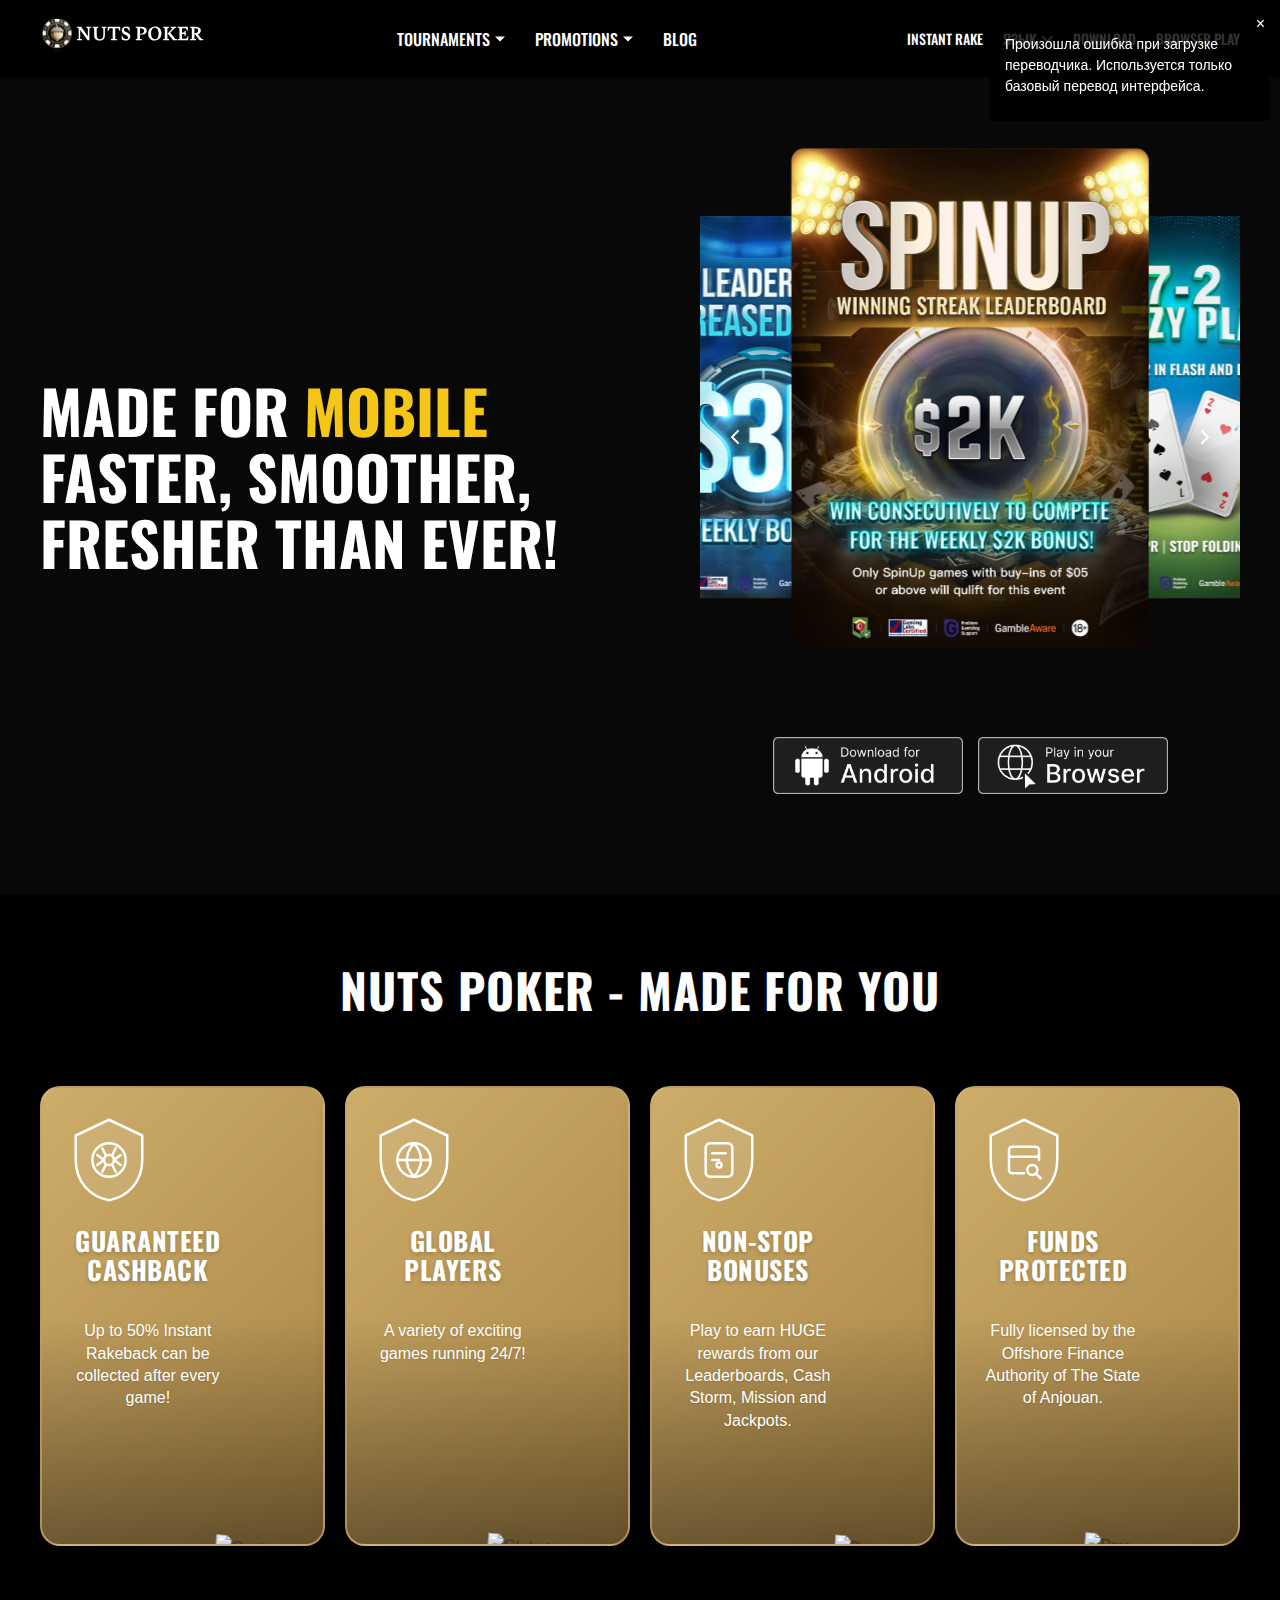
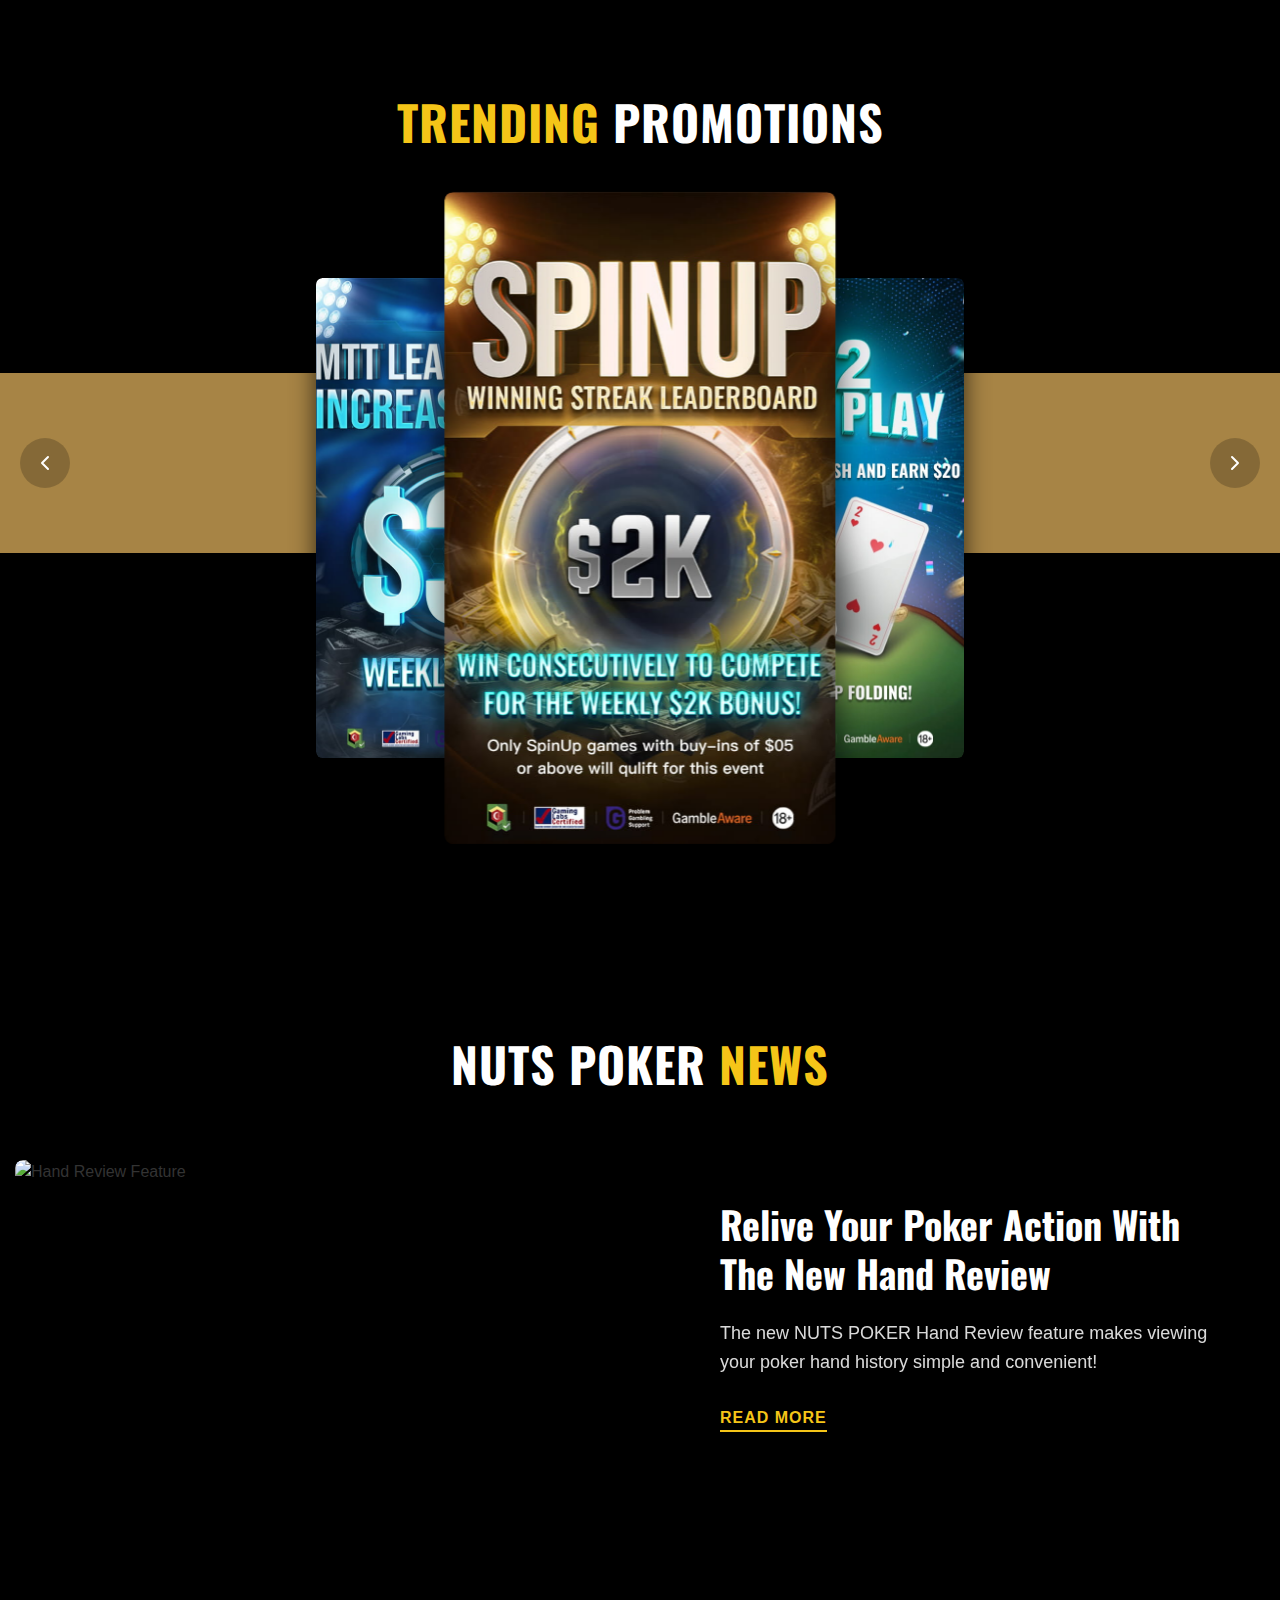
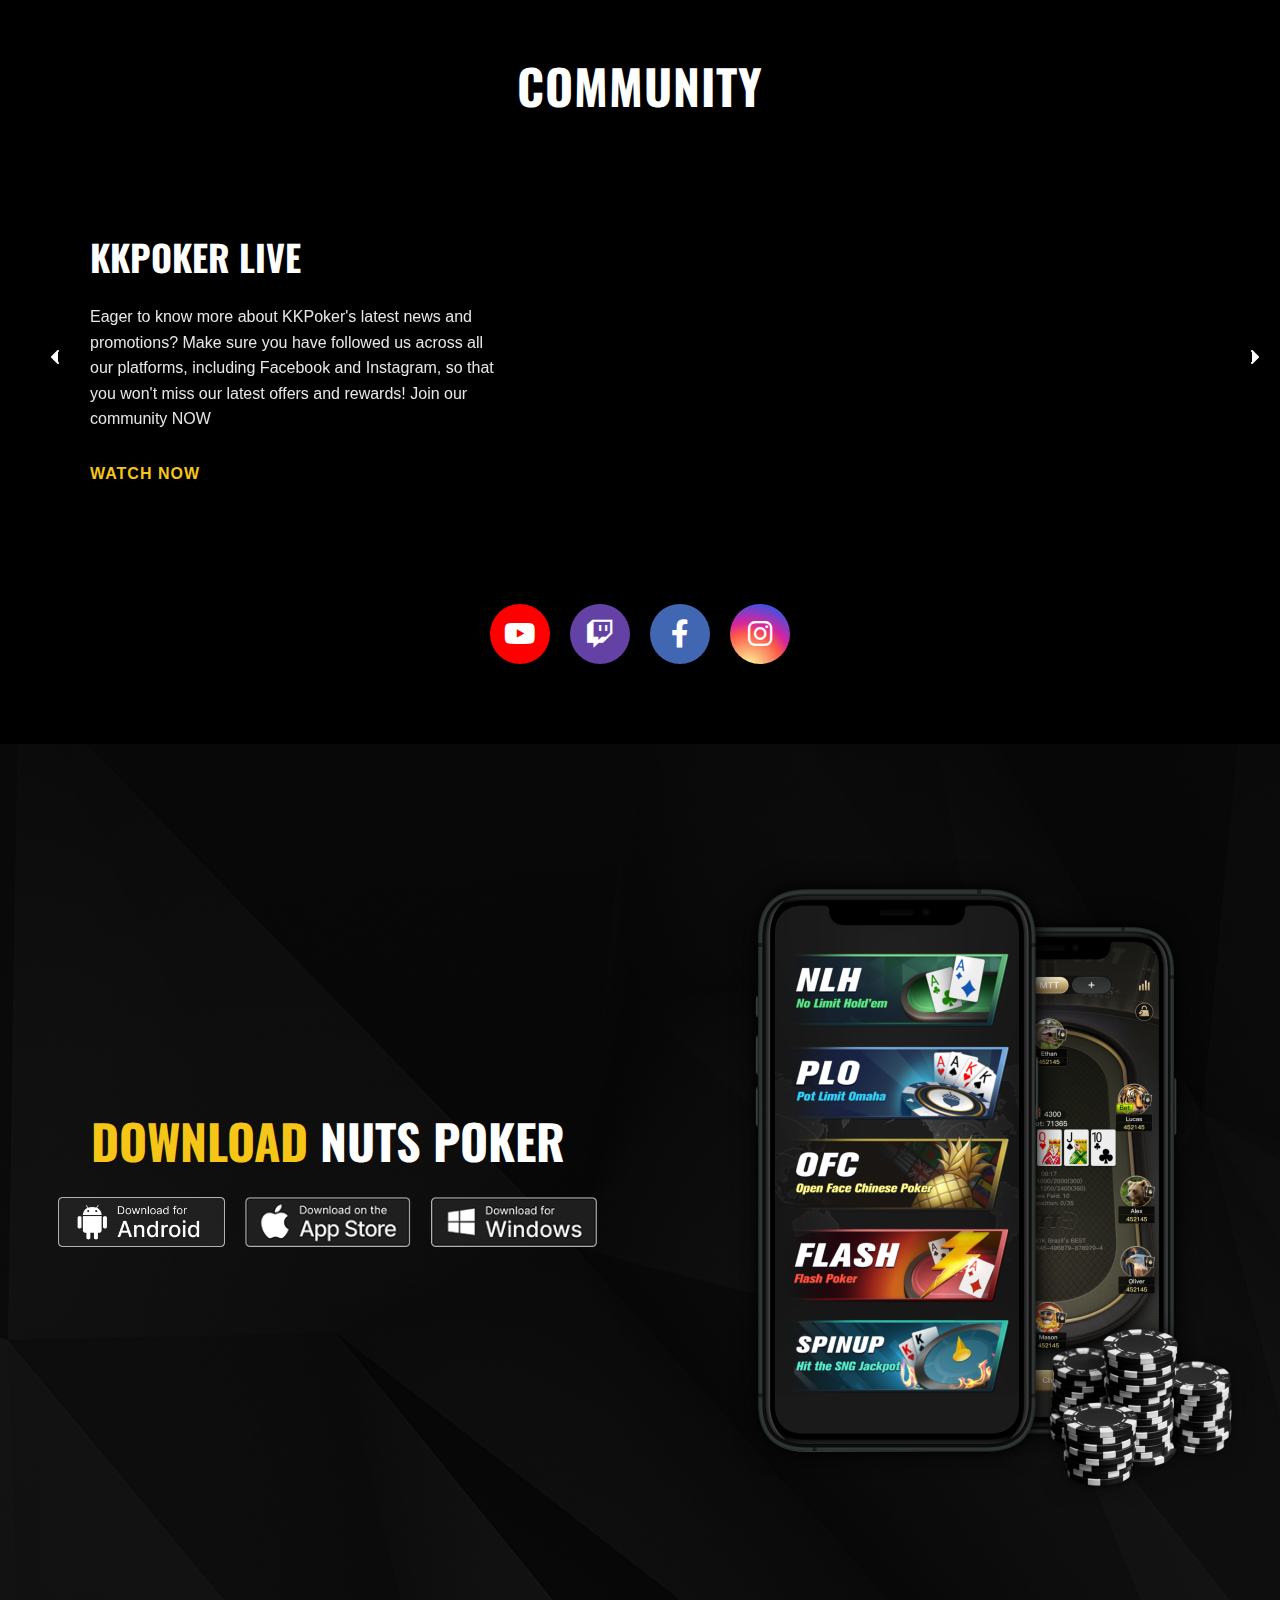
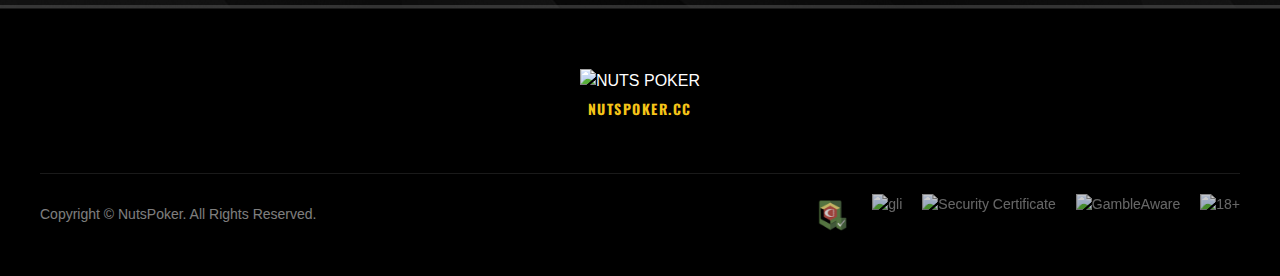
==== commit e1ad4720: "101%" ====
--- a/index.html
+++ b/index.html
@@ -14,6 +14,11 @@
         <link rel="stylesheet" href="./assets/scss/main.css">
         <link rel="shortcut icon" href="https://nutspoker.cc/fav.png"
             type="image/x-icon">
+        <style>
+                .header__language span:after {
+                    display: none;
+                }
+        </style>
     </head>
     <body>
         <header class="header">
@@ -73,6 +78,7 @@
             </div>
         </header>
 
+        <!-- Мобильное меню -->
         <div class="mobile-menu">
             <div class="mobile-menu__overlay"></div>
             <div class="mobile-menu__container">
@@ -92,11 +98,16 @@
                     <a href="./instant-rakeback.html"
                         class="mobile-menu__nav-item">Instant rake</a>
                     <a href="#"
-                        class="mobile-menu__nav-item">ЯЗЫК</a>
+                        class="mobile-menu__nav-item mobile-menu__language">Language</a>
+                    <div class="mobile-menu__language-options">
+                        <a href="#"
+                            class="mobile-menu__language-option">English</a>
+                        <a href="#"
+                            class="mobile-menu__language-option">Русский</a>
+                    </div>
                     <a href="./download.html"
                         class="mobile-menu__nav-item">Download</a>
-                    <a href="#"
-                        class="mobile-menu__nav-item">Browser play</a>
+                    <a href="#" class="mobile-menu__nav-item">Browser play</a>
                 </nav>
             </div>
         </div>
@@ -104,154 +115,225 @@
         <section class="hero">
             <div class="container hero__container">
                 <div class="hero__content">
-                    <h1 class="hero__title">Power up your <span
-                            class="hero__title-accent">POKER</span> game</h1>
-                    <p class="hero__text">Join NUTS POKER and experience
-                        cutting-edge features, exciting tournaments, and awesome
-                        bonuses!</p>
-                    <div class="hero__buttons">
-                        <a href="#" class="button button--primary">Play Now</a>
-                        <a href="#" class="button button--secondary">Learn
-                            More</a>
-                    </div>
-                </div>
-                <div class="hero__slider">
-                    <div class="slider">
-                        <div class="slider__track">
-                            <div class="slider__slide">
-                                <img src="./assets/img/slider/banner1.jpg"
-                                    alt="Slide 1" class="slider__image">
-                            </div>
-                            <div class="slider__slide">
-                                <img src="./assets/img/slider/banner2.jpg"
-                                    alt="Slide 2" class="slider__image">
-                            </div>
-                            <div class="slider__slide">
-                                <img src="./assets/img/slider/banner3.jpg"
-                                    alt="Slide 3" class="slider__image">
-                            </div>
-                        </div>
-                        <div class="slider__dots">
-                            <button class="slider__dot slider__dot--active"
-                                data-index="0"></button>
-                            <button class="slider__dot" data-index="1"></button>
-                            <button class="slider__dot" data-index="2"></button>
-                        </div>
-                        <button class="slider__arrow slider__arrow--prev">
-                            <svg viewBox="0 0 24 24" fill="none"
-                                xmlns="http://www.w3.org/2000/svg">
-                                <path d="M15 18L9 12L15 6" stroke="white"
+                    <h1 class="hero__title">Made for <span>mobile</span> faster,
+                        smoother,
+                        fresher than ever!</h1>
+
+                </div>
+
+                <div class="hero__image">
+
+                    <div class="promo-slider">
+                        <div class="promo-slider__container">
+                            <div class="promo-slider__wrapper">
+                                <div class="promo-slider__slides">
+                                    <div class="promo-slider__slide"
+                                        data-slide="0">
+                                        <img src="./assets/img/slider/1.jpg"
+                                            alt="1">
+                                    </div>
+
+                                    <div class="promo-slider__slide"
+                                        data-slide="1">
+                                        <img src="./assets/img/slider/2.jpg"
+                                            alt="2">
+                                    </div>
+
+                                    <div class="promo-slider__slide"
+                                        data-slide="2">
+                                        <img src="./assets/img/slider/3.jpg"
+                                            alt="3">
+                                    </div>
+                                </div>
+                            </div>
+
+                            <div class="promo-slider__nav">
+                                <div
+                                    class="promo-slider__nav-button promo-slider__nav-prev">
+                                    <svg width="24" height="24"
+                                        viewBox="0 0 24 24"
+                                        fill="none"
+                                        xmlns="http://www.w3.org/2000/svg">
+                                        <path d="M15 18L9 12L15 6"
+                                            stroke="currentColor"
+                                            stroke-width="2"
+                                            stroke-linecap="round"
+                                            stroke-linejoin="round" />
+                                    </svg>
+                                </div>
+                                <div
+                                    class="promo-slider__nav-button promo-slider__nav-next">
+                                    <svg width="24" height="24"
+                                        viewBox="0 0 24 24"
+                                        fill="none"
+                                        xmlns="http://www.w3.org/2000/svg">
+                                        <path d="M9 18L15 12L9 6"
+                                            stroke="currentColor"
+                                            stroke-width="2"
+                                            stroke-linecap="round"
+                                            stroke-linejoin="round" />
+                                    </svg>
+                                </div>
+                            </div>
+                        </div>
+                        <div class="download-buttons">
+                            <a href="#" class="btn btn--download">
+                                <img src="./assets/img/download_android.png"
+                                    alt="Android">
+                            </a>
+
+                            <a href="#" class="btn btn--download">
+                                <img src="./assets/img/download_browser.png"
+                                    alt="Browser">
+                            </a>
+                        </div>
+                    </div>
+
+                </div>
+            </div>
+        </section>
+
+        <section class="features">
+            <div class="container">
+                <h2 class="features__heading">NUTS POKER - MADE FOR YOU</h2>
+                <div class="features__grid">
+                    <!-- Карточка 1 -->
+                    <div class="features__card">
+                        <div class="features__card-content">
+                            <div class="features__card-icon">
+                                <img
+                                    src="./assets/img/features/icon-cashback.svg"
+                                    alt="Cashback Icon">
+                            </div>
+                            <h3 class="features__card-title">GUARANTEED
+                                CASHBACK</h3>
+                            <p class="features__card-text">Up to 50% Instant
+                                Rakeback can be collected after every game!</p>
+                        </div>
+                        <div class="features__card-image">
+                            <img src="./assets/img/features/phone-cashback.png"
+                                alt="Cashback Phone">
+                        </div>
+                    </div>
+
+                    <!-- Карточка 2 -->
+                    <div class="features__card">
+                        <div class="features__card-content">
+                            <div class="features__card-icon">
+                                <img src="./assets/img/features/icon-global.svg"
+                                    alt="Global Players Icon">
+                            </div>
+                            <h3 class="features__card-title">GLOBAL PLAYERS</h3>
+                            <p class="features__card-text">A variety of exciting
+                                games running 24/7!</p>
+                        </div>
+                        <div class="features__card-image">
+                            <img src="./assets/img/features/phone-global.png"
+                                alt="Global Players Phone">
+                        </div>
+                    </div>
+
+                    <!-- Карточка 3 -->
+                    <div class="features__card">
+                        <div class="features__card-content">
+                            <div class="features__card-icon">
+                                <img
+                                    src="./assets/img/features/icon-bonuses.svg"
+                                    alt="Bonuses Icon">
+                            </div>
+                            <h3 class="features__card-title">NON-STOP
+                                BONUSES</h3>
+                            <p class="features__card-text">Play to earn HUGE
+                                rewards from our Leaderboards, Cash Storm,
+                                Mission and Jackpots.</p>
+                        </div>
+                        <div class="features__card-image">
+                            <img src="./assets/img/features/phone-bonuses.png"
+                                alt="Bonuses Phone">
+                        </div>
+                    </div>
+
+                    <!-- Карточка 4 -->
+                    <div class="features__card">
+                        <div class="features__card-content">
+                            <div class="features__card-icon">
+                                <img src="./assets/img/features/icon-funds.svg"
+                                    alt="Protected Funds Icon">
+                            </div>
+                            <h3 class="features__card-title">FUNDS
+                                PROTECTED</h3>
+                            <p class="features__card-text">Fully licensed by the
+                                Offshore Finance Authority of The State of
+                                Anjouan.</p>
+                        </div>
+                        <div class="features__card-image">
+                            <img src="./assets/img/features/phone-funds.png"
+                                alt="Protected Funds Phone">
+                        </div>
+                    </div>
+                </div>
+            </div>
+        </section>
+
+        <section class="promotions">
+            <div class="container">
+                <h2 class="promotions__heading">TRENDING
+                    <span>PROMOTIONS</span></h2>
+            </div>
+
+            <div class="promotions__slider">
+                <div class="promotions__slider-container">
+                    <div class="promotions__slider-wrapper">
+                        <div class="promotions__slider-slides">
+                            <!-- Слайд 1: 7-2 CRAZY PLAY -->
+                            <div
+                                class="promotions__slider-slide promotions__slider-slide--prev"
+                                data-slide="0">
+                                <img
+                                    src="./assets/img/slider/1.jpg"
+                                    alt="7-2 CRAZY PLAY">
+                            </div>
+
+                            <!-- Слайд 2: MTT LEADERBOARD -->
+                            <div
+                                class="promotions__slider-slide promotions__slider-slide--active"
+                                data-slide="1">
+                                <img
+                                    src="./assets/img/slider/2.jpg"
+                                    alt="MTT LEADERBOARD">
+                            </div>
+
+                            <!-- Слайд 3: SPINUP -->
+                            <div
+                                class="promotions__slider-slide promotions__slider-slide--next"
+                                data-slide="2">
+                                <img src="./assets/img/slider/3.jpg"
+                                    alt="SPINUP">
+                            </div>
+                        </div>
+                    </div>
+                </div>
+
+                <!-- Навигационная панель (внутри слайдера) -->
+                <div class="promotions__nav">
+                    <div class="promotions__nav-container">
+                        <div
+                            class="promotions__nav-button promotions__nav-prev">
+                            <svg width="24" height="24" viewBox="0 0 24 24"
+                                fill="none" xmlns="http://www.w3.org/2000/svg">
+                                <path d="M15 18L9 12L15 6" stroke="currentColor"
                                     stroke-width="2" stroke-linecap="round"
                                     stroke-linejoin="round" />
                             </svg>
-                        </button>
-                        <button class="slider__arrow slider__arrow--next">
-                            <svg viewBox="0 0 24 24" fill="none"
-                                xmlns="http://www.w3.org/2000/svg">
-                                <path d="M9 18L15 12L9 6" stroke="white"
+                        </div>
+                        <div
+                            class="promotions__nav-button promotions__nav-next">
+                            <svg width="24" height="24" viewBox="0 0 24 24"
+                                fill="none" xmlns="http://www.w3.org/2000/svg">
+                                <path d="M9 18L15 12L9 6" stroke="currentColor"
                                     stroke-width="2" stroke-linecap="round"
                                     stroke-linejoin="round" />
                             </svg>
-                        </button>
-                    </div>
-                </div>
-            </div>
-        </section>
-
-        <section class="features">
-            <div class="container">
-                <h2 class="section-title">Why Choose <span
-                        class="section-title__accent">NUTS POKER</span></h2>
-                <div class="features__grid">
-                    <div class="feature-card">
-                        <div class="feature-card__icon">
-                            <img src="./assets/img/features/icon1.svg"
-                                alt="Fast Tables">
-                        </div>
-                        <h3 class="feature-card__title">Fast Tables</h3>
-                        <p class="feature-card__text">Experience lightning-fast
-                            gameplay with our optimized table mechanics.</p>
-                    </div>
-                    <div class="feature-card">
-                        <div class="feature-card__icon">
-                            <img src="./assets/img/features/icon2.svg"
-                                alt="Secure Platform">
-                        </div>
-                        <h3 class="feature-card__title">Secure Platform</h3>
-                        <p class="feature-card__text">Play with peace of mind on
-                            our fully encrypted and secure poker platform.</p>
-                    </div>
-                    <div class="feature-card">
-                        <div class="feature-card__icon">
-                            <img src="./assets/img/features/icon3.svg"
-                                alt="Mobile Ready">
-                        </div>
-                        <h3 class="feature-card__title">Mobile Ready</h3>
-                        <p class="feature-card__text">Play your favorite poker
-                            games anytime, anywhere on our mobile app.</p>
-                    </div>
-                    <div class="feature-card">
-                        <div class="feature-card__icon">
-                            <img src="./assets/img/features/icon4.svg"
-                                alt="24/7 Support">
-                        </div>
-                        <h3 class="feature-card__title">24/7 Support</h3>
-                        <p class="feature-card__text">Our dedicated support team
-                            is always ready to assist you.</p>
-                    </div>
-                </div>
-            </div>
-        </section>
-
-        <section class="promotions">
-            <div class="container">
-                <h2 class="section-title">Latest <span
-                        class="section-title__accent">Promotions</span></h2>
-                <div class="promotions__grid">
-                    <div class="promotion-card">
-                        <div class="promotion-card__image">
-                            <img src="./assets/img/promotions/promo1.jpg"
-                                alt="Welcome Bonus">
-                        </div>
-                        <div class="promotion-card__content">
-                            <h3 class="promotion-card__title">Welcome Bonus</h3>
-                            <p class="promotion-card__text">Get up to $1000 on
-                                your first deposit with our 100% match
-                                bonus.</p>
-                            <a href="#"
-                                class="promotion-card__button button button--secondary">Claim
-                                Now</a>
-                        </div>
-                    </div>
-                    <div class="promotion-card">
-                        <div class="promotion-card__image">
-                            <img src="./assets/img/promotions/promo2.jpg"
-                                alt="Weekend Tournaments">
-                        </div>
-                        <div class="promotion-card__content">
-                            <h3 class="promotion-card__title">Weekend
-                                Tournaments</h3>
-                            <p class="promotion-card__text">Join our special
-                                weekend tournaments with guaranteed prize
-                                pools.</p>
-                            <a href="#"
-                                class="promotion-card__button button button--secondary">View
-                                Schedule</a>
-                        </div>
-                    </div>
-                    <div class="promotion-card">
-                        <div class="promotion-card__image">
-                            <img src="./assets/img/promotions/promo3.jpg"
-                                alt="Rakeback Rewards">
-                        </div>
-                        <div class="promotion-card__content">
-                            <h3 class="promotion-card__title">Rakeback
-                                Rewards</h3>
-                            <p class="promotion-card__text">Earn up to 30%
-                                rakeback on every hand you play.</p>
-                            <a href="#"
-                                class="promotion-card__button button button--secondary">Learn
-                                More</a>
                         </div>
                     </div>
                 </div>
@@ -260,68 +342,61 @@
 
         <section class="news">
             <div class="container">
-                <h2 class="section-title">Latest <span
-                        class="section-title__accent">News</span></h2>
-                <div class="news__grid">
-                    <div class="news-card">
-                        <div class="news-card__image">
-                            <img src="./assets/img/news/news1.jpg"
-                                alt="New Tournament Series">
-                        </div>
-                        <div class="news-card__content">
-                            <div class="news-card__date">June 15, 2023</div>
-                            <h3 class="news-card__title">New Tournament Series
-                                Announced</h3>
-                            <p class="news-card__text">Join our upcoming
-                                tournament series with over $1 million in
-                                guaranteed prizes.</p>
-                            <a href="#" class="news-card__link">Read More</a>
-                        </div>
-                    </div>
-                    <div class="news-card">
-                        <div class="news-card__image">
-                            <img src="./assets/img/news/news2.jpg"
-                                alt="Mobile App Update">
-                        </div>
-                        <div class="news-card__content">
-                            <div class="news-card__date">June 10, 2023</div>
-                            <h3 class="news-card__title">Mobile App Update
-                                Released</h3>
-                            <p class="news-card__text">Our latest mobile app
-                                update brings new features and improvements.</p>
-                            <a href="#" class="news-card__link">Read More</a>
-                        </div>
-                    </div>
-                    <div class="news-card">
-                        <div class="news-card__image">
-                            <img src="./assets/img/news/news3.jpg"
-                                alt="Poker Strategy Guide">
-                        </div>
-                        <div class="news-card__content">
-                            <div class="news-card__date">June 5, 2023</div>
-                            <h3 class="news-card__title">Ultimate Poker Strategy
-                                Guide</h3>
-                            <p class="news-card__text">Learn from the pros with
-                                our comprehensive poker strategy guide.</p>
-                            <a href="#" class="news-card__link">Read More</a>
-                        </div>
-                    </div>
+                <h2 class="news__heading">NUTS POKER <span>NEWS</span></h2>
+            </div>
+
+            <div class="news__container">
+                <div class="news__image">
+                    <img
+                        src="https://kkpoker.s3.us-west-2.amazonaws.com/website/cumqu31cfdvs8q997t9g.jpg"
+                        alt="Hand Review Feature">
+                </div>
+
+                <div class="news__content">
+                    <h3 class="news__title">Relive Your Poker Action With The
+                        New Hand Review</h3>
+                    <p class="news__text">The new NUTS POKER Hand Review feature
+                        makes viewing your poker hand history simple and
+                        convenient!</p>
+                    <a href="#" class="news__link">READ MORE</a>
                 </div>
             </div>
         </section>
 
         <section class="community">
-            <div class="container community__container">
+            <div class="community__container">
+                <h2 class="community__heading">KKPOKER COMMUNITY</h2>
                 <div class="community__content">
-                    <h2 class="community__title">Join Our
-                        <span>Community</span></h2>
-                    <p class="community__text">Connect with players from around
-                        the world, share your poker journey, and stay updated
-                        with the latest news and events.</p>
-                    <a href="#"
-                        class="community__button button button--primary">Join
-                        Now</a>
-                    <div class="community__icon">
+                    <div class="community__info">
+                        <h3 class="community__title">KKPOKER LIVE</h3>
+                        <p class="community__text">Eager to know more about
+                            KKPoker's latest news and promotions? Make sure you
+                            have followed us across all our platforms, including
+                            Facebook and Instagram, so that you won't miss our
+                            latest offers and rewards! Join our community
+                            NOW</p>
+                        <a href="#" class="community__watch-btn">WATCH NOW</a>
+                    </div>
+                    <div class="community__video">
+                        <div class="community__video-container">
+                            <iframe src="https://www.youtube.com/embed/VIDEO_ID"
+                                title="KKPOKER LIVE TOKYO 2022" frameborder="0"
+                                allow="accelerometer; autoplay; clipboard-write; encrypted-media; gyroscope; picture-in-picture"
+                                allowfullscreen></iframe>
+                        </div>
+                    </div>
+                </div>
+
+                <div class="community__nav">
+                    <div class="community__nav-button community__nav-prev">
+                        <svg viewBox="0 0 24 24" fill="none"
+                            xmlns="http://www.w3.org/2000/svg">
+                            <path d="M15 18L9 12L15 6" stroke="white"
+                                stroke-width="2" stroke-linecap="round"
+                                stroke-linejoin="round" />
+                        </svg>
+                    </div>
+                    <div class="community__nav-button community__nav-next">
                         <svg viewBox="0 0 24 24" fill="none"
                             xmlns="http://www.w3.org/2000/svg">
                             <path d="M9 18L15 12L9 6" stroke="white"
@@ -418,6 +493,6 @@
         </footer>
 
         <script src="./assets/js/main.js"></script>
-        <div id="google_translate_element"></div>
+        <div id="google_translate_element" style="display: none;"></div>
     </body>
 </html>--- a/assets/scss/main.css
+++ b/assets/scss/main.css
@@ -239,26 +239,6 @@
 strong,
 b {
   color: #f5c518;
-}
-
-.header__language span:after {
-  display: none;
-}
-
-.page-header {
-  background-color: #fff;
-}
-
-.breadcrumbs {
-  background-color: #fff;
-}
-
-.breadcrumbs__item {
-  color: #957944;
-}
-
-span.breadcrumbs__item {
-  color: rgba(0, 0, 0, 0.3803921569);
 }
 
 .header {
@@ -2242,379 +2222,6 @@
   right: 0;
 }
 
-.responsible-gaming {
-  padding: 40px 0;
-  background-color: #fff;
-}
-
-.responsible-gaming__container {
-  max-width: 850px;
-  margin: 0 auto;
-  padding: 0 15px;
-}
-
-.responsible-gaming__title {
-  font-family: "Oswald", sans-serif;
-  font-size: 36px;
-  color: #b19252;
-  margin-bottom: 20px;
-  font-weight: 600;
-  text-transform: uppercase;
-}
-
-.responsible-gaming__text {
-  margin-bottom: 20px;
-  line-height: 1.6;
-}
-
-.responsible-gaming__text p {
-  margin-bottom: 15px;
-  color: #333;
-}
-
-.responsible-gaming__features {
-  margin-top: 30px;
-}
-
-.responsible-gaming__feature {
-  margin-bottom: 30px;
-  background-color: #f9f9f7;
-  padding: 20px;
-}
-
-.responsible-gaming__feature-title {
-  font-family: "Oswald", sans-serif;
-  font-size: 24px;
-  font-weight: 600;
-  color: #333;
-  text-transform: uppercase;
-  padding-bottom: 10px;
-  border-bottom: 3px solid #b19252;
-  margin-bottom: 15px;
-  display: inline-block;
-}
-
-.responsible-gaming__feature-content {
-  color: #333;
-  line-height: 1.6;
-}
-
-.responsible-gaming__feature-content p {
-  margin-bottom: 15px;
-}
-
-.responsible-gaming__screenshot {
-  margin: 20px 0;
-  text-align: center;
-}
-
-.responsible-gaming__screenshot img {
-  max-width: 100%;
-  height: auto;
-  border-radius: 8px;
-  box-shadow: 0 4px 10px rgba(0, 0, 0, 0.1);
-}
-
-.download-hero {
-  position: relative;
-  background-image: url("../img/download/dt_banner_bg.png");
-  background-size: cover;
-  background-position: center;
-  min-height: 100vh;
-  display: flex;
-  align-items: center;
-}
-
-.download-hero__container {
-  position: relative;
-  z-index: 2;
-  color: #fff;
-  max-width: 1200px;
-  margin: 0 auto;
-  padding: 0 15px;
-}
-
-.download-hero__content {
-  max-width: 600px;
-}
-
-.download-hero__title {
-  font-family: "Oswald", sans-serif;
-  font-size: 42px;
-  font-weight: 700;
-  margin-bottom: 20px;
-  text-transform: uppercase;
-}
-
-.download-hero__title span {
-  color: #b19252;
-}
-
-.download-hero__text {
-  font-size: 18px;
-  line-height: 1.6;
-  margin-bottom: 30px;
-}
-
-.download-hero__buttons {
-  display: flex;
-  flex-wrap: wrap;
-  gap: 15px;
-}
-
-.download-hero__button {
-  display: inline-block;
-}
-
-.download-hero__button img {
-  height: 50px;
-  transition: transform 0.3s ease;
-}
-
-.download-hero__button:hover img {
-  transform: translateY(-5px);
-}
-
-.download-hero__phone {
-  position: absolute;
-  right: 50px;
-  bottom: 0;
-  max-height: 90vh;
-  z-index: 1;
-}
-
-.download-section {
-  padding: 80px 0;
-}
-
-.download-section__container {
-  max-width: 1200px;
-  margin: 0 auto;
-  padding: 0 15px;
-}
-
-.download-section__title {
-  font-family: "Oswald", sans-serif;
-  font-size: 36px;
-  font-weight: 600;
-  color: #333;
-  text-align: center;
-  margin-bottom: 50px;
-  text-transform: uppercase;
-}
-
-.download-section__title span {
-  color: #b19252;
-}
-
-.download-features {
-  display: grid;
-  grid-template-columns: repeat(auto-fit, minmax(300px, 1fr));
-  gap: 30px;
-  margin-bottom: 60px;
-}
-
-.download-feature {
-  text-align: center;
-  padding: 30px 20px;
-  background-color: #f9f9f7;
-  border-radius: 10px;
-  box-shadow: 0 5px 15px rgba(0, 0, 0, 0.05);
-  transition: transform 0.3s ease;
-}
-
-.download-feature:hover {
-  transform: translateY(-10px);
-}
-
-.download-feature__icon {
-  width: 80px;
-  height: 80px;
-  margin: 0 auto 20px;
-  background-color: #b19252;
-  border-radius: 50%;
-  display: flex;
-  align-items: center;
-  justify-content: center;
-  color: #fff;
-  font-size: 40px;
-}
-
-.download-feature__title {
-  font-family: "Oswald", sans-serif;
-  font-size: 24px;
-  font-weight: 600;
-  color: #333;
-  margin-bottom: 15px;
-}
-
-.download-feature__text {
-  color: #666;
-  line-height: 1.6;
-}
-
-.download-steps {
-  margin-top: 80px;
-}
-
-.download-steps__list {
-  display: grid;
-  grid-template-columns: repeat(auto-fit, minmax(250px, 1fr));
-  gap: 40px;
-}
-
-.download-step {
-  position: relative;
-  padding-left: 60px;
-}
-
-.download-step__number {
-  position: absolute;
-  left: 0;
-  top: 0;
-  width: 45px;
-  height: 45px;
-  background-color: #b19252;
-  border-radius: 50%;
-  display: flex;
-  align-items: center;
-  justify-content: center;
-  color: #fff;
-  font-size: 24px;
-  font-weight: 700;
-}
-
-.download-step__title {
-  font-family: "Oswald", sans-serif;
-  font-size: 22px;
-  font-weight: 600;
-  color: #333;
-  margin-bottom: 15px;
-}
-
-.download-step__text {
-  color: #666;
-  line-height: 1.6;
-}
-
-.download-faq {
-  margin-top: 80px;
-}
-
-.download-faq__container {
-  max-width: 800px;
-  margin: 0 auto;
-}
-
-.download-faq__item {
-  margin-bottom: 20px;
-  border: 1px solid #e0e0e0;
-  border-radius: 8px;
-  overflow: hidden;
-}
-
-.download-faq__question {
-  display: flex;
-  justify-content: space-between;
-  align-items: center;
-  padding: 20px;
-  background-color: #f9f9f7;
-  cursor: pointer;
-  transition: background-color 0.3s ease;
-}
-
-.download-faq__question:hover {
-  background-color: #f0f0f0;
-}
-
-.download-faq__question-text {
-  font-family: "Oswald", sans-serif;
-  font-weight: 600;
-  color: #333;
-}
-
-.download-faq__icon {
-  width: 20px;
-  height: 20px;
-  display: flex;
-  align-items: center;
-  justify-content: center;
-  transition: transform 0.3s ease;
-}
-
-.download-faq__item.active .download-faq__icon {
-  transform: rotate(180deg);
-}
-
-.download-faq__answer {
-  padding: 0 20px;
-  max-height: 0;
-  overflow: hidden;
-  transition: max-height 0.3s ease, padding 0.3s ease;
-}
-
-.download-faq__item.active .download-faq__answer {
-  padding: 0 20px 20px;
-  max-height: 500px;
-}
-
-.download-faq__answer-text {
-  color: #666;
-  line-height: 1.6;
-}
-
-.download-cta {
-  margin-top: 80px;
-  text-align: center;
-}
-
-.download-cta__title {
-  font-family: "Oswald", sans-serif;
-  font-size: 32px;
-  font-weight: 600;
-  color: #333;
-  margin-bottom: 20px;
-}
-
-.download-cta__buttons {
-  display: flex;
-  justify-content: center;
-  flex-wrap: wrap;
-  gap: 20px;
-  margin-top: 30px;
-}
-
-@media (max-width: 1024px) {
-  .download-hero__phone {
-    right: 0;
-    max-height: 70vh;
-  }
-  .download-hero__content {
-    max-width: 50%;
-  }
-}
-@media (max-width: 768px) {
-  .download-hero {
-    min-height: auto;
-    padding: 100px 0;
-  }
-  .download-hero__content {
-    max-width: 100%;
-    text-align: center;
-  }
-  .download-hero__buttons {
-    justify-content: center;
-  }
-  .download-hero__phone {
-    display: none;
-  }
-  .download-features {
-    grid-template-columns: 1fr;
-  }
-  .download-steps__list {
-    grid-template-columns: 1fr;
-  }
-}
 .promotions-banner {
   background: linear-gradient(rgba(0, 0, 0, 0.2), rgba(0, 0, 0, 0.2)), url("https://nutspoker.cc/_nuxt/img/header.798f97d.jpg");
   background-size: cover;
@@ -2943,463 +2550,6 @@
   height: 100%;
 }
 
-body {
-  background-color: #ffffff;
-  color: #333;
-}
-
-.breadcrumbs {
-  background-color: #f8f8f8;
-  border-bottom: 1px solid #e8e8e8;
-}
-
-.deposit-bonus {
-  background-color: #1a1a1a;
-  background-image: url("../img/promotions/bonus-bg.jpg");
-  background-size: cover;
-  background-position: center;
-  padding: 40px 0;
-  color: #fff;
-  position: relative;
-  overflow: hidden;
-}
-.deposit-bonus .container {
-  text-align: center;
-  position: relative;
-  z-index: 2;
-}
-.deposit-bonus__title {
-  font-family: "Oswald", sans-serif;
-  font-size: 32px;
-  font-weight: 700;
-  text-transform: uppercase;
-  margin-bottom: 10px;
-  color: #fff;
-}
-.deposit-bonus__subtitle {
-  font-size: 18px;
-  margin-bottom: 40px;
-}
-.deposit-bonus__subtitle strong {
-  color: #c59d45;
-}
-.deposit-bonus__offers {
-  display: flex;
-  gap: 30px;
-  max-width: 840px;
-  margin: 0 auto;
-}
-@media (max-width: 767px) {
-  .deposit-bonus__offers {
-    flex-direction: column;
-  }
-}
-.deposit-bonus__card {
-  flex: 1;
-  background-color: #fff;
-  border-radius: 12px;
-  overflow: hidden;
-  box-shadow: 0 5px 15px rgba(0, 0, 0, 0.2);
-}
-.deposit-bonus__card-header {
-  padding: 20px 15px;
-  text-align: center;
-  background-color: #fff;
-}
-.deposit-bonus__card-title {
-  font-family: "Oswald", sans-serif;
-  font-size: 22px;
-  font-weight: 700;
-  margin-bottom: 5px;
-  color: #c59d45;
-}
-.deposit-bonus__card-subtitle {
-  font-size: 14px;
-  color: #333;
-  font-weight: 500;
-}
-.deposit-bonus__card-image {
-  display: flex;
-  align-items: center;
-  justify-content: center;
-  background-color: #222;
-  overflow: hidden;
-}
-.deposit-bonus__card-image img {
-  width: 100%;
-  height: 100%;
-  -o-object-fit: cover;
-     object-fit: cover;
-}
-
-.deposit-now-btn {
-  display: block;
-  width: 200px;
-  margin: 40px auto 0;
-  padding: 12px 0;
-  text-align: center;
-  border: 2px solid #fff;
-  color: #000;
-  font-weight: 700;
-  text-transform: uppercase;
-  text-decoration: none;
-  font-family: "Oswald", sans-serif;
-  transition: all 0.3s ease;
-  background-color: #fff;
-  border-radius: 3px;
-}
-.deposit-now-btn:hover {
-  background-color: transparent;
-  color: #fff;
-}
-
-.online-poker {
-  padding: 50px 0;
-  background-color: #fff;
-  position: relative;
-  overflow: hidden;
-}
-.online-poker__container {
-  margin: 0 auto;
-  padding: 0 15px;
-  display: flex;
-  align-items: center;
-  justify-content: center;
-  background-color: #f1f1f1;
-}
-@media (max-width: 991px) {
-  .online-poker__container {
-    flex-direction: column;
-  }
-}
-.online-poker__title {
-  text-align: center;
-  font-family: "Oswald", sans-serif;
-  font-size: 36px;
-  font-weight: 700;
-  text-transform: uppercase;
-  color: #000;
-  margin-bottom: 50px;
-  position: relative;
-}
-.online-poker__title:after {
-  content: "";
-  display: block;
-  width: 80px;
-  height: 3px;
-  background-color: #c59d45;
-  margin: 15px auto 0;
-}
-.online-poker__features {
-  flex: 0 0 45%;
-}
-@media (max-width: 991px) {
-  .online-poker__features {
-    margin-bottom: 40px;
-    width: 100%;
-  }
-}
-.online-poker__feature {
-  display: flex;
-  align-items: flex-start;
-  margin-bottom: 30px;
-}
-.online-poker__feature-icon {
-  flex: 0 0 50px;
-  margin-right: 20px;
-}
-.online-poker__feature-icon img {
-  width: 45px;
-  height: 45px;
-}
-.online-poker__feature-content {
-  flex: 1;
-}
-.online-poker__feature-title {
-  color: #c59d45;
-  font-weight: 700;
-  font-size: 16px;
-  margin-bottom: 5px;
-  text-transform: uppercase;
-}
-.online-poker__feature-text {
-  color: #333;
-  font-size: 15px;
-  line-height: 1.5;
-  margin: 0;
-}
-.online-poker__image {
-  flex: 0 0 48%;
-  text-align: right;
-}
-.online-poker__image img {
-  max-width: 100%;
-  height: auto;
-}
-@media (max-width: 991px) {
-  .online-poker__image {
-    width: 100%;
-    text-align: center;
-  }
-}
-
-.play-now {
-  display: block;
-  max-width: 200px;
-  margin: 30px auto 0;
-}
-
-.faq-section {
-  padding: 60px 0;
-  background-color: #ffffff;
-}
-.faq-section__title {
-  text-align: center;
-  font-family: "Oswald", sans-serif;
-  font-size: 32px;
-  font-weight: 700;
-  text-transform: uppercase;
-  margin-bottom: 40px;
-  position: relative;
-  color: #333;
-}
-.faq-section__title:after {
-  content: "";
-  display: block;
-  width: 60px;
-  height: 2px;
-  background-color: #c59d45;
-  margin: 15px auto 0;
-}
-.faq-section__list {
-  max-width: 800px;
-  margin: 0 auto;
-}
-
-.faq-item {
-  margin-bottom: 15px;
-  border-bottom: 1px solid #e0e0e0;
-}
-.faq-item__header {
-  display: flex;
-  align-items: center;
-  padding: 15px 0;
-  cursor: pointer;
-  position: relative;
-}
-.faq-item__question {
-  font-family: "Oswald", sans-serif;
-  font-size: 16px;
-  font-weight: 500;
-  color: #333;
-  margin: 0;
-}
-.faq-item__icon {
-  width: 20px;
-  height: 20px;
-  display: block;
-  margin-right: 10px;
-  position: relative;
-}
-.faq-item__icon:before {
-  content: "";
-  position: absolute;
-  left: 0;
-  width: 0;
-  height: 0;
-  border-style: solid;
-  border-width: 6px 6px 0 6px;
-  border-color: #999 transparent transparent transparent;
-  top: 50%;
-  transform: translateY(-50%);
-  transition: transform 0.3s ease, border-color 0.3s ease;
-}
-.faq-item__content {
-  max-height: 0;
-  overflow: hidden;
-  transition: max-height 0.3s ease;
-  padding-left: 30px;
-}
-.faq-item__content p {
-  margin: 0;
-  padding: 0 0 15px;
-  color: #666;
-  font-size: 14px;
-  line-height: 1.5;
-}
-.faq-item.active .faq-item__icon:before {
-  border-color: #4caf50 transparent transparent transparent;
-  transform: translateY(-50%) rotate(180deg);
-}
-.faq-item.active .faq-item__question {
-  font-weight: 600;
-}
-.faq-item.active .faq-item__content {
-  max-height: 300px;
-  margin-bottom: 10px;
-}
-.faq-item:not(.active):hover .faq-item__question {
-  color: #000;
-}
-.faq-item:not(.active):hover .faq-item__icon:before {
-  border-color: #666 transparent transparent transparent;
-}
-
-.terms-section {
-  padding: 60px 0 40px;
-  background-color: #ffffff;
-}
-.terms-section__title {
-  text-align: center;
-  font-family: "Oswald", sans-serif;
-  font-size: 28px;
-  font-weight: 700;
-  text-transform: uppercase;
-  margin-bottom: 40px;
-  position: relative;
-  color: #333;
-  display: inline-block;
-  margin-left: 50%;
-  transform: translateX(-50%);
-}
-.terms-section__title:after {
-  content: "";
-  display: block;
-  width: 100%;
-  height: 2px;
-  background-color: #c59d45;
-  margin: 8px auto 0;
-}
-.terms-section__content {
-  max-width: 900px;
-  margin: 0 auto;
-  font-size: 14px;
-  line-height: 1.6;
-}
-
-.terms-list {
-  padding-left: 15px;
-  margin-bottom: 30px;
-  list-style-type: none;
-  counter-reset: terms-counter;
-}
-.terms-list li {
-  position: relative;
-  padding-left: 20px;
-  margin-bottom: 12px;
-  font-size: 14px;
-  line-height: 1.6;
-  color: #333;
-  counter-increment: terms-counter;
-}
-.terms-list li:before {
-  content: counter(terms-counter) ".";
-  position: absolute;
-  left: 0;
-  top: 0;
-  font-weight: 600;
-}
-.terms-list__sub-list {
-  margin-top: 8px;
-  padding-left: 5px;
-  list-style-type: none;
-  counter-reset: sub-terms-counter;
-}
-.terms-list__sub-list li {
-  padding-left: 20px;
-  margin-bottom: 6px;
-  counter-increment: sub-terms-counter;
-}
-.terms-list__sub-list li:before {
-  content: counter(sub-terms-counter, lower-alpha) ".";
-  position: absolute;
-  left: 0;
-  top: 0;
-  font-weight: normal;
-}
-.terms-list--continued {
-  margin-top: 20px;
-}
-
-.mission-table {
-  width: 100%;
-  margin: 25px 0;
-  border-collapse: collapse;
-  font-family: "Oswald", sans-serif;
-}
-.mission-table th,
-.mission-table td {
-  padding: 10px 15px;
-  text-align: left;
-  font-size: 14px;
-  border-bottom: 1px solid #e0e0e0;
-}
-.mission-table th {
-  font-weight: 600;
-  text-transform: uppercase;
-  color: #333;
-  background-color: #f8f8f8;
-  padding: 12px 15px;
-  border-bottom: 2px solid #c59d45;
-}
-.mission-table td {
-  font-family: Arial, sans-serif;
-  padding: 8px 15px;
-}
-.mission-table tr:nth-child(even) {
-  background-color: #f9f9f9;
-}
-.mission-table tr:hover {
-  background-color: #f5f5f5;
-}
-.mission-table td:last-child {
-  font-weight: 500;
-  text-align: right;
-  color: #333;
-}
-.mission-table td:first-child {
-  font-weight: 400;
-  color: #666;
-}
-@media (max-width: 767px) {
-  .mission-table {
-    font-size: 12px;
-  }
-  .mission-table th,
-  .mission-table td {
-    padding: 8px 10px;
-    font-size: 12px;
-  }
-}
-@media (max-width: 576px) {
-  .mission-table--responsive thead {
-    display: none;
-  }
-  .mission-table--responsive tbody tr {
-    display: block;
-    margin-bottom: 15px;
-    border: 1px solid #e0e0e0;
-    border-radius: 4px;
-  }
-  .mission-table--responsive td {
-    display: flex;
-    justify-content: space-between;
-    align-items: center;
-    text-align: right;
-    border-bottom: 1px solid #f0f0f0;
-  }
-  .mission-table--responsive td:before {
-    content: attr(data-label);
-    font-weight: 600;
-    margin-right: 15px;
-    text-align: left;
-    color: #333;
-  }
-  .mission-table--responsive td:last-child {
-    border-bottom: none;
-  }
-}
-
 .hero {
   background-color: #080808;
 }
